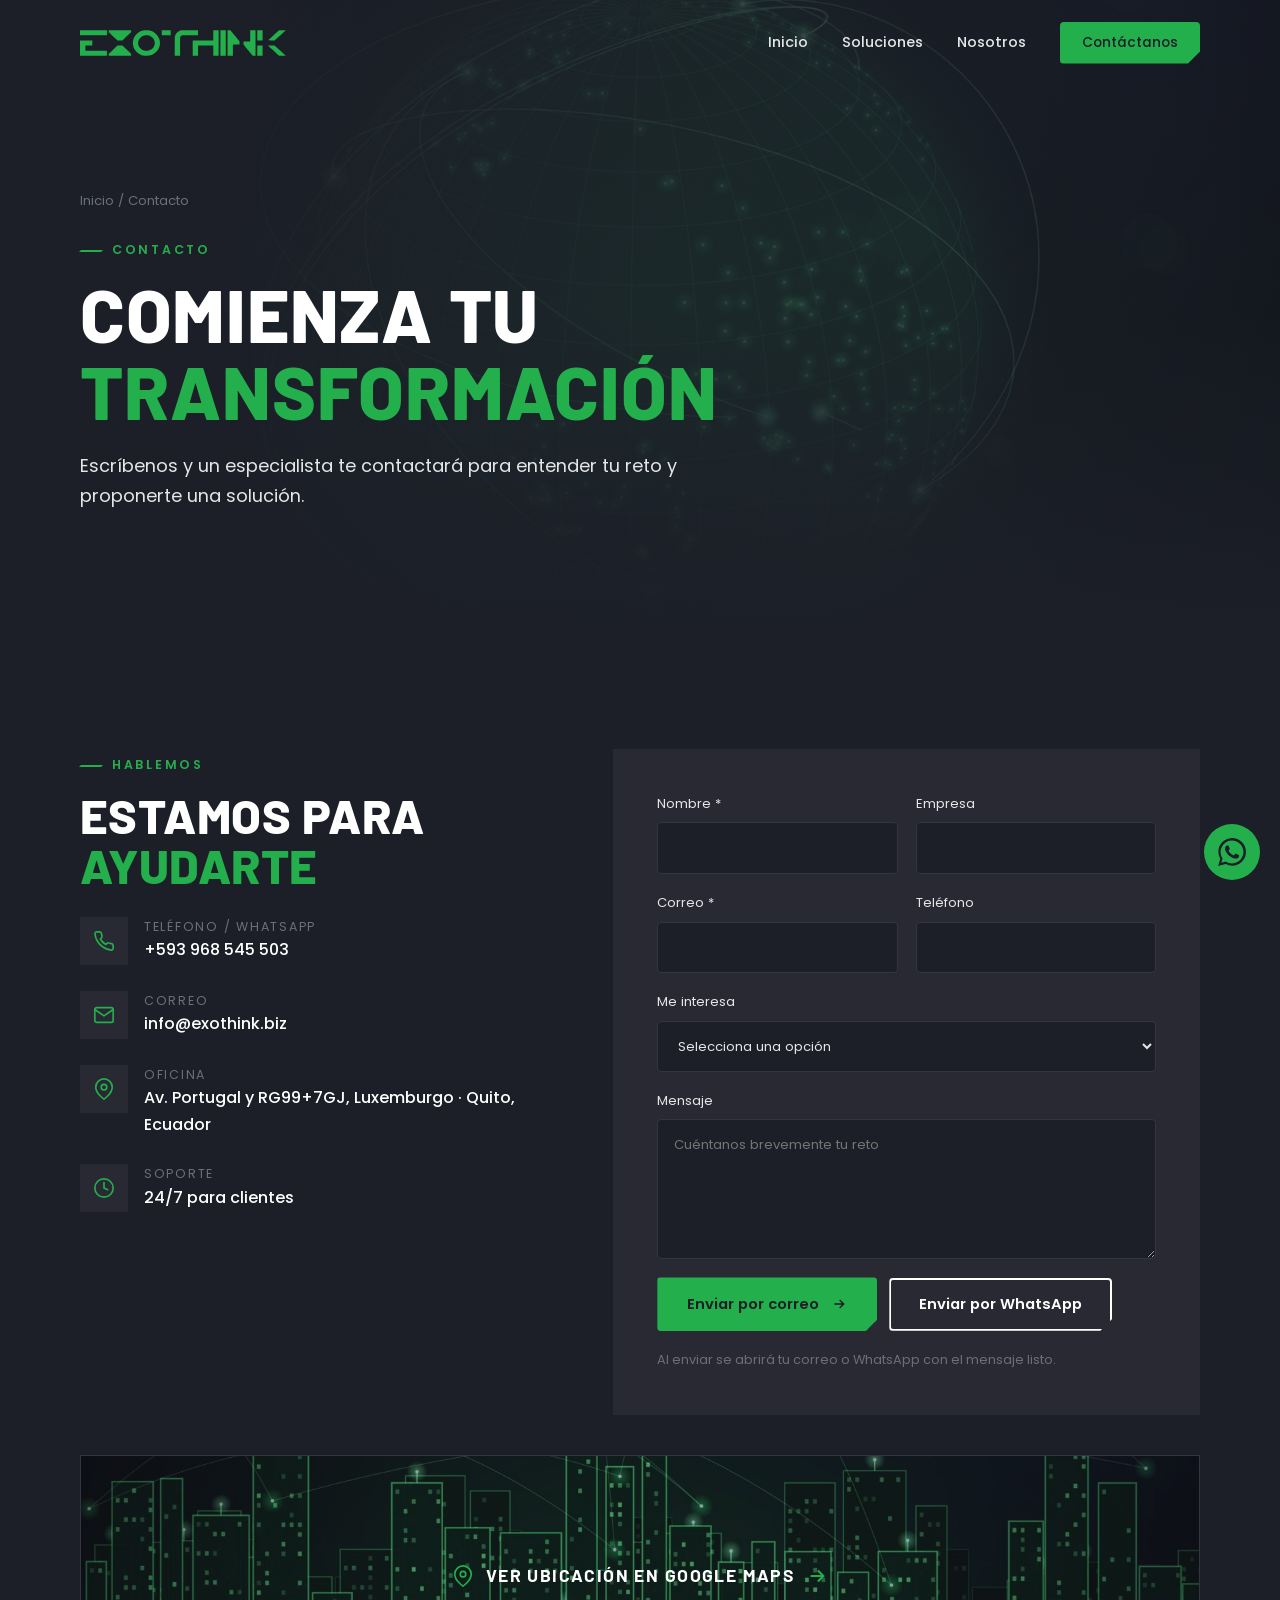
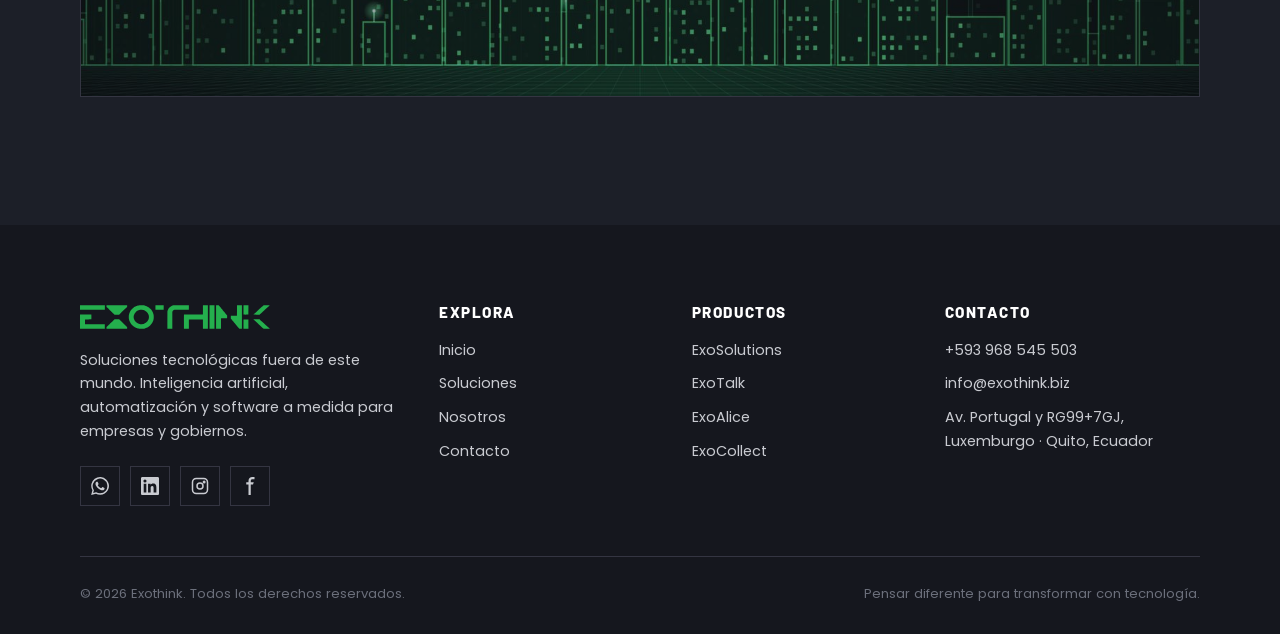
==== contacto.html @ fd63c9f3 "Sitio web Exothink: inicio, soluciones, nosotros y contacto Co-Authored-By: Claude Opus 5.5 <noreply" ====
<!doctype html>
<html lang="es">
<head>
<meta charset="utf-8">
<meta name="viewport" content="width=device-width,initial-scale=1">
<title>Contacto · Exothink</title>
<meta name="description" content="Contacta a Exothink en Quito: +593 968 545 503 · info@exothink.biz">
<meta name="theme-color" content="#1C1F28">
<meta name="color-scheme" content="dark">
<meta property="og:title" content="Contacto · Exothink">
<meta property="og:description" content="Contacta a Exothink en Quito: +593 968 545 503 · info@exothink.biz">
<meta property="og:image" content="assets/img/hero.jpg">
<link rel="icon" href="assets/img/isotipo.svg" type="image/svg+xml">
<link rel="preconnect" href="https://fonts.googleapis.com">
<link rel="preconnect" href="https://fonts.gstatic.com" crossorigin>
<link href="https://fonts.googleapis.com/css2?family=Barlow:wght@600;700;800&family=Poppins:ital,wght@0,300;0,400;0,500;0,600;1,500&display=swap" rel="stylesheet">
<link rel="stylesheet" href="assets/css/style.css">
</head>
<body>
<header class="hdr">
  <div class="wrap">
    <a class="brand" href="index.html" aria-label="Exothink inicio"><img src="assets/img/logo.svg" alt="Exothink" width="206" height="26"></a>
    <nav class="nav" aria-label="Principal"><a href="index.html">Inicio</a><a href="soluciones.html">Soluciones</a><a href="nosotros.html">Nosotros</a><a class="btn" href="contacto.html">Contáctanos</a></nav>
    <button class="burger" aria-label="Abrir menú" aria-expanded="false"><span></span><span></span><span></span></button>
  </div>
</header>
<main>

<section class="phero">
  <div class="bg" style="background-image:url(assets/img/globe.jpg)"></div>
  <div class="wrap">
    <div class="crumbs rv"><a href="index.html">Inicio</a> / Contacto</div>
    <span class="eyebrow rv">Contacto</span>
    <h1 class="rv d1">Comienza tu <span class="g">transformación</span></h1>
    <p class="lead rv d2">Escríbenos y un especialista te contactará para entender tu reto y proponerte una solución.</p>
  </div>
</section>

<section class="sec">
  <div class="wrap contact">
    <div class="info rv">
      <div><span class="eyebrow">Hablemos</span><h2>Estamos para <span class="g">ayudarte</span></h2></div>
      <div class="row"><div class="ic"><svg viewBox="0 0 24 24" fill="none" stroke="currentColor" stroke-width="1.8" stroke-linecap="round" stroke-linejoin="round"><path d="M22 16.9v3a2 2 0 0 1-2.2 2 19.8 19.8 0 0 1-8.6-3.1 19.5 19.5 0 0 1-6-6A19.8 19.8 0 0 1 2.1 4.2 2 2 0 0 1 4.1 2h3a2 2 0 0 1 2 1.7c.1.9.4 1.8.7 2.7a2 2 0 0 1-.5 2.1L8 9.8a16 16 0 0 0 6 6l1.3-1.3a2 2 0 0 1 2.1-.4c.9.3 1.8.6 2.7.7a2 2 0 0 1 1.7 2z"/></svg></div><div><small>Teléfono / WhatsApp</small><a href="tel:+593968545503">+593 968 545 503</a></div></div>
      <div class="row"><div class="ic"><svg viewBox="0 0 24 24" fill="none" stroke="currentColor" stroke-width="1.8" stroke-linecap="round" stroke-linejoin="round"><rect x="2" y="4" width="20" height="16" rx="2"/><path d="M22 6l-10 7L2 6"/></svg></div><div><small>Correo</small><a href="mailto:info@exothink.biz">info@exothink.biz</a></div></div>
      <div class="row"><div class="ic"><svg viewBox="0 0 24 24" fill="none" stroke="currentColor" stroke-width="1.8" stroke-linecap="round" stroke-linejoin="round"><path d="M21 10c0 7-9 13-9 13S3 17 3 10a9 9 0 0 1 18 0z"/><circle cx="12" cy="10" r="3"/></svg></div><div><small>Oficina</small><span>Av. Portugal y RG99+7GJ, Luxemburgo · Quito, Ecuador</span></div></div>
      <div class="row"><div class="ic"><svg viewBox="0 0 24 24" fill="none" stroke="currentColor" stroke-width="1.8" stroke-linecap="round" stroke-linejoin="round"><circle cx="12" cy="12" r="10"/><path d="M12 6v6l4 2"/></svg></div><div><small>Soporte</small><span>24/7 para clientes</span></div></div>
    </div>
    <form class="form rv d1" id="form-contacto" novalidate>
      <label>Nombre *<input name="nombre" required autocomplete="name"></label>
      <label>Empresa<input name="empresa" autocomplete="organization"></label>
      <label>Correo *<input name="email" type="email" required autocomplete="email"></label>
      <label>Teléfono<input name="telefono" type="tel" autocomplete="tel"></label>
      <label class="full">Me interesa
        <select name="interes"><option value="">Selecciona una opción</option><option>ExoTalk · IA conversacional</option><option>ExoAlice · Videovigilancia inteligente</option><option>ExoCollect · Cobranza inteligente</option><option>Automatización de procesos</option><option>Datos y analítica</option><option>Software a medida</option><option>Otro</option></select>
      </label>
      <label class="full">Mensaje<textarea name="mensaje" placeholder="Cuéntanos brevemente tu reto"></textarea></label>
      <div class="full acts"><button class="btn" type="submit">Enviar por correo <svg viewBox="0 0 24 24" fill="none" stroke="currentColor" stroke-width="2.2"><path d="M5 12h14M13 6l6 6-6 6"/></svg></button><button class="btn ghost" type="button" data-wa>Enviar por WhatsApp</button></div>
      <p class="full note">Al enviar se abrirá tu correo o WhatsApp con el mensaje listo.</p>
      <p class="full ok">¡Gracias! Te responderemos lo antes posible.</p>
    </form>
  </div>
  <div class="wrap"><a class="maplink rv" href="https://www.google.com/maps/search/?api=1&query=Av.+Portugal+y+RG99%2B7GJ+Quito" target="_blank" rel="noopener"><img src="assets/img/city-line.jpg" alt="" loading="lazy"><span><svg viewBox="0 0 24 24" fill="none" stroke="currentColor" stroke-width="1.8" stroke-linecap="round" stroke-linejoin="round"><path d="M21 10c0 7-9 13-9 13S3 17 3 10a9 9 0 0 1 18 0z"/><circle cx="12" cy="10" r="3"/></svg> Ver ubicación en Google Maps <svg viewBox="0 0 24 24" fill="none" stroke="currentColor" stroke-width="2.2"><path d="M5 12h14M13 6l6 6-6 6"/></svg></span></a></div>
</section>

</main>
<footer class="ftr">
  <div class="wrap">
    <div class="top">
      <div>
        <a class="brand" href="index.html"><img src="assets/img/logo.svg" alt="Exothink" width="190" height="24"></a>
        <p>Soluciones tecnológicas fuera de este mundo. Inteligencia artificial, automatización y software a medida para empresas y gobiernos.</p>
        <div class="social">
          <a href="https://wa.me/593968545503" target="_blank" rel="noopener" aria-label="WhatsApp"><svg viewBox="0 0 24 24" fill="currentColor"><path d="M17.5 14.4c-.3-.1-1.8-.9-2-1-.3-.1-.5-.1-.7.1-.2.3-.8 1-.9 1.2-.2.2-.3.2-.6.1-.3-.1-1.3-.5-2.4-1.5-.9-.8-1.5-1.8-1.7-2.1-.2-.3 0-.5.1-.6l.4-.5c.2-.2.2-.3.3-.5.1-.2 0-.4 0-.5l-.9-2.2c-.2-.6-.5-.5-.7-.5h-.6c-.2 0-.5.1-.8.4-.3.3-1 1-1 2.5s1.1 2.9 1.2 3.1c.1.2 2.1 3.2 5.1 4.5.7.3 1.3.5 1.7.6.7.2 1.4.2 1.9.1.6-.1 1.8-.7 2-1.4.2-.7.2-1.3.2-1.4-.1-.1-.3-.2-.6-.3zM12 21.8c-1.8 0-3.5-.5-5-1.4l-.4-.2-3.7 1 1-3.6-.2-.4A9.8 9.8 0 1 1 12 21.8zM20.5 3.5A11.8 11.8 0 0 0 1.9 17.7L.2 24l6.4-1.7A11.8 11.8 0 0 0 24 12c0-3.2-1.2-6.1-3.5-8.5z"/></svg></a>
          <a href="#" aria-label="LinkedIn"><svg viewBox="0 0 24 24" fill="currentColor"><path d="M20.4 20.5h-3.6v-5.6c0-1.3 0-3-1.8-3s-2.1 1.4-2.1 2.9v5.7H9.4V9h3.4v1.6c.5-.9 1.6-1.8 3.4-1.8 3.6 0 4.3 2.4 4.3 5.5v6.2zM5.3 7.4a2.1 2.1 0 1 1 0-4.2 2.1 2.1 0 0 1 0 4.2zM7.1 20.5H3.6V9h3.5v11.5zM22.2 0H1.8C.8 0 0 .8 0 1.7v20.6c0 .9.8 1.7 1.8 1.7h20.4c1 0 1.8-.8 1.8-1.7V1.7C24 .8 23.2 0 22.2 0z"/></svg></a>
          <a href="#" aria-label="Instagram"><svg viewBox="0 0 24 24" fill="none" stroke="currentColor" stroke-width="2"><rect x="2" y="2" width="20" height="20" rx="5"/><circle cx="12" cy="12" r="4"/><circle cx="17.5" cy="6.5" r="1" fill="currentColor"/></svg></a>
          <a href="#" aria-label="Facebook"><svg viewBox="0 0 24 24" fill="currentColor"><path d="M15 3h3V0h-3c-2.8 0-5 2.2-5 5v2H7v3h3v14h3V10h3l1-3h-4V5c0-1.1.9-2 2-2z"/></svg></a>
        </div>
      </div>
      <div><h4>Explora</h4><ul><li><a href="index.html">Inicio</a></li><li><a href="soluciones.html">Soluciones</a></li><li><a href="nosotros.html">Nosotros</a></li><li><a href="contacto.html">Contacto</a></li></ul></div>
      <div><h4>Productos</h4><ul><li><a href="soluciones.html#exosolutions">ExoSolutions</a></li><li><a href="soluciones.html#exotalk">ExoTalk</a></li><li><a href="soluciones.html#exoalice">ExoAlice</a></li><li><a href="soluciones.html#exocollect">ExoCollect</a></li></ul></div>
      <div><h4>Contacto</h4><ul><li><a href="tel:+593968545503">+593 968 545 503</a></li><li><a href="mailto:info@exothink.biz">info@exothink.biz</a></li><li>Av. Portugal y RG99+7GJ, Luxemburgo · Quito, Ecuador</li></ul></div>
    </div>
    <div class="bot"><span>© <span data-year>2026</span> Exothink. Todos los derechos reservados.</span><span>Pensar diferente para transformar con tecnología.</span></div>
  </div>
</footer>
<a class="wa" href="https://wa.me/593968545503" target="_blank" rel="noopener" aria-label="Escríbenos por WhatsApp"><svg viewBox="0 0 24 24" fill="currentColor"><path d="M17.5 14.4c-.3-.1-1.8-.9-2-1-.3-.1-.5-.1-.7.1-.2.3-.8 1-.9 1.2-.2.2-.3.2-.6.1-.3-.1-1.3-.5-2.4-1.5-.9-.8-1.5-1.8-1.7-2.1-.2-.3 0-.5.1-.6l.4-.5c.2-.2.2-.3.3-.5.1-.2 0-.4 0-.5l-.9-2.2c-.2-.6-.5-.5-.7-.5h-.6c-.2 0-.5.1-.8.4-.3.3-1 1-1 2.5s1.1 2.9 1.2 3.1c.1.2 2.1 3.2 5.1 4.5.7.3 1.3.5 1.7.6.7.2 1.4.2 1.9.1.6-.1 1.8-.7 2-1.4.2-.7.2-1.3.2-1.4-.1-.1-.3-.2-.6-.3zM12 21.8c-1.8 0-3.5-.5-5-1.4l-.4-.2-3.7 1 1-3.6-.2-.4A9.8 9.8 0 1 1 12 21.8zM20.5 3.5A11.8 11.8 0 0 0 1.9 17.7L.2 24l6.4-1.7A11.8 11.8 0 0 0 24 12c0-3.2-1.2-6.1-3.5-8.5z"/></svg></a>
<script src="assets/js/main.js"></script>
</body>
</html>
---- assets/css/style.css ----
/* =========================================================
   EXOTHINK · Sitio web
   Tokens según Manual de Identidad Corporativa (2026)
   ========================================================= */
:root{
  color-scheme:dark;
  --verde:#24AF4D;      /* Verde Exo */
  --verde-claro:#3FD06A;
  --verde-prof:#0F3D24; /* Verde Profundo */
  --noche:#1C1F28;      /* Noche Exo */
  --espacio:#292933;    /* Espacio */
  --grafito:#6B6F7B;
  --plata:#E5E6E8;
  --nube:#F8F9FB;
  --linea:#343542;
  --texto:#C9CBD1;
  --f-titulo:'Barlow',Arial,sans-serif;
  --f-texto:'Poppins',Arial,sans-serif;
  --max:1200px;
  --gut:clamp(16px,4vw,40px);
  --radio:4px;
}
*{box-sizing:border-box;margin:0;padding:0}
html{scroll-behavior:smooth}
body{font-family:var(--f-texto);background:var(--noche);color:var(--texto);font-size:16px;line-height:1.65;-webkit-font-smoothing:antialiased;overflow-x:hidden}
img,video,svg{display:block;max-width:100%}
a{color:inherit;text-decoration:none}
button,input,textarea,select{font:inherit;color:inherit}
h1,h2,h3,h4{font-family:var(--f-titulo);color:#fff;line-height:1.05;font-weight:800;text-transform:uppercase;letter-spacing:.01em}
h1{font-size:clamp(2.4rem,6vw,4.6rem)}
h2{font-size:clamp(1.9rem,4vw,3rem)}
h3{font-size:1.35rem;letter-spacing:.02em}
p{max-width:62ch}
.g{color:var(--verde)}
.wrap{width:100%;max-width:var(--max);margin:0 auto;padding:0 var(--gut)}
.sec{padding:clamp(72px,10vw,128px) 0;position:relative}
.sec.alt{background:var(--espacio)}
.sec.light{background:var(--nube);color:#4a4d57}
.sec.light h2,.sec.light h3{color:var(--noche)}
.eyebrow{display:inline-flex;align-items:center;gap:10px;font:600 .78rem/1 var(--f-texto);letter-spacing:.22em;text-transform:uppercase;color:var(--verde);margin-bottom:18px}
.eyebrow::before{content:"";width:22px;height:2px;background:var(--verde);transform:skewX(-45deg)}
.lead{font-size:1.12rem;color:var(--plata)}
.sec.light .lead{color:#4a4d57}
.head{display:grid;gap:18px;margin-bottom:56px}
.head.center{text-align:center;justify-items:center}
.head.split{grid-template-columns:1fr 1fr;align-items:end;gap:40px}

/* ---------- Botones ---------- */
.btn{display:inline-flex;align-items:center;gap:12px;font:600 .92rem/1 var(--f-texto);padding:17px 28px;border-radius:var(--radio);border:2px solid var(--verde);background:var(--verde);color:var(--noche);cursor:pointer;transition:background .25s,color .25s,transform .25s;clip-path:polygon(0 0,100% 0,100% calc(100% - 12px),calc(100% - 12px) 100%,0 100%)}
.btn:hover{background:var(--verde-claro);border-color:var(--verde-claro);transform:translateY(-2px)}
.btn.ghost{background:transparent;color:#fff;border-color:#fff}
.btn.ghost:hover{background:#fff;color:var(--noche)}
.btn svg{width:16px;height:16px;transition:transform .25s}
.btn:hover svg{transform:translateX(4px)}
.link{display:inline-flex;align-items:center;gap:8px;color:var(--verde);font-weight:600;font-size:.92rem}
.link:hover{gap:14px}
.link{transition:gap .25s}
.link svg{width:16px;height:16px}

/* ---------- Header ---------- */
.hdr{position:fixed;inset:0 0 auto;z-index:50;transition:background .3s,padding .3s,border-color .3s;padding:22px 0;border-bottom:1px solid transparent}
.hdr.solid{background:var(--noche);padding:14px 0;border-color:var(--linea)}
.hdr .wrap{display:flex;align-items:center;justify-content:space-between;gap:24px}
.brand img{height:26px;width:auto}
.nav{display:flex;align-items:center;gap:34px}
.nav a{font-size:.9rem;font-weight:500;color:var(--plata);position:relative;padding:6px 0}
.nav a::after{content:"";position:absolute;left:0;bottom:0;height:2px;width:0;background:var(--verde);transition:width .25s}
.nav a:hover::after,.nav a.on::after{width:100%}
.nav a.on{color:#fff}
.nav .btn{padding:12px 20px;font-size:.85rem;color:var(--noche)}
.nav .btn::after{display:none}
.burger{display:none;background:none;border:0;width:44px;height:44px;cursor:pointer;position:relative}
.burger span{position:absolute;left:10px;right:10px;height:2px;background:#fff;transition:transform .3s,opacity .3s}
.burger span:nth-child(1){top:15px}.burger span:nth-child(2){top:21px}.burger span:nth-child(3){top:27px}
.menu-open .burger span:nth-child(1){transform:translateY(6px) rotate(45deg)}
.menu-open .burger span:nth-child(2){opacity:0}
.menu-open .burger span:nth-child(3){transform:translateY(-6px) rotate(-45deg)}

/* ---------- Hero ---------- */
.hero{min-height:100svh;display:flex;align-items:center;position:relative;overflow:hidden;padding:140px 0 100px;background:var(--noche)}
.hero-bg{position:absolute;inset:0;background:url(../img/hero.jpg) center/cover no-repeat;opacity:.55;transform:scale(1.05);animation:drift 22s ease-in-out infinite alternate}
.hero::before{content:"";position:absolute;inset:0;z-index:1;background:linear-gradient(90deg,var(--noche) 0%,rgba(28,31,40,.85) 45%,rgba(28,31,40,.2) 100%),linear-gradient(0deg,var(--noche) 0%,transparent 35%)}
.hero .wrap{position:relative;z-index:2}
.hero h1{max-width:13ch;margin:6px 0 26px}
.hero .lead{max-width:52ch;margin-bottom:38px}
.hero .ctas{display:flex;flex-wrap:wrap;gap:14px}
.hero-logo{width:min(380px,70vw);margin-bottom:28px}
.hero-logo video,.hero-logo img{width:100%;height:auto}
.scroll-cue{position:absolute;left:50%;bottom:28px;z-index:2;transform:translateX(-50%);width:22px;height:36px;border:2px solid var(--grafito);border-radius:12px}
.scroll-cue::after{content:"";position:absolute;left:50%;top:7px;width:3px;height:7px;margin-left:-1.5px;background:var(--verde);border-radius:2px;animation:cue 1.8s infinite}
@keyframes cue{0%{opacity:0;transform:translateY(0)}40%{opacity:1}100%{opacity:0;transform:translateY(12px)}}
@keyframes drift{to{transform:scale(1.12) translateX(-2%)}}

/* Hero interno (páginas) */
.phero{position:relative;padding:190px 0 110px;overflow:hidden;background:var(--noche)}
.phero .bg{position:absolute;inset:0;background-size:cover;background-position:center;opacity:.45}
.phero::before{content:"";position:absolute;inset:0;z-index:1;background:linear-gradient(90deg,var(--noche) 10%,rgba(28,31,40,.6) 70%,rgba(28,31,40,.3)),linear-gradient(0deg,var(--noche),transparent 50%)}
.phero .wrap{position:relative;z-index:2}
.phero h1{max-width:16ch;margin-bottom:22px}
.crumbs{font-size:.82rem;color:var(--grafito);margin-bottom:22px}
.crumbs a:hover{color:var(--verde)}

/* Diagonal decor */
.diag{position:absolute;pointer-events:none;width:clamp(120px,18vw,260px);aspect-ratio:1;background:var(--verde);clip-path:polygon(100% 0,100% 100%,0 100%);opacity:.9}
.diag.tr{top:0;right:0;transform:rotate(180deg)}
.diag.br{bottom:0;right:0}
.cut-top{clip-path:polygon(0 60px,100% 0,100% 100%,0 100%);margin-top:-60px;padding-top:calc(clamp(72px,10vw,128px) + 40px)}

/* ---------- Stats strip ---------- */
.stats{display:grid;grid-template-columns:repeat(4,1fr);border-top:1px solid var(--linea);border-bottom:1px solid var(--linea)}
.stat{padding:34px 26px;border-right:1px solid var(--linea)}
.stat:last-child{border-right:0}
.stat b{display:block;font:800 2.6rem/1 var(--f-titulo);color:#fff;margin-bottom:8px}
.stat b em{font-style:normal;color:var(--verde)}
.stat span{font-size:.88rem;color:var(--grafito)}

/* ---------- Cards de servicios ---------- */
.grid3{display:grid;grid-template-columns:repeat(3,1fr);gap:24px}
.grid2{display:grid;grid-template-columns:repeat(2,1fr);gap:24px}
.card{position:relative;background:var(--espacio);border:1px solid var(--linea);padding:36px 30px 32px;transition:transform .3s,border-color .3s;overflow:hidden}
.sec.alt .card{background:var(--noche)}
.card::after{content:"";position:absolute;right:0;bottom:0;width:38px;height:38px;background:var(--verde);clip-path:polygon(100% 0,100% 100%,0 100%);transform:translate(100%,100%);transition:transform .3s}
.card:hover{transform:translateY(-6px);border-color:var(--verde)}
.card:hover::after{transform:none}
.card .ic{width:52px;height:52px;display:grid;place-items:center;border:2px solid var(--verde);color:var(--verde);margin-bottom:26px;clip-path:polygon(0 0,100% 0,100% calc(100% - 12px),calc(100% - 12px) 100%,0 100%)}
.card .ic svg{width:24px;height:24px}
.card h3{margin-bottom:12px}
.card p{font-size:.95rem}
.card .n{position:absolute;top:28px;right:28px;font:800 .9rem/1 var(--f-titulo);color:var(--grafito);letter-spacing:.1em}

/* ---------- Split (imagen + texto) ---------- */
.split{display:grid;grid-template-columns:1fr 1fr;gap:clamp(36px,6vw,84px);align-items:center}
.split.rev .media{order:2}
.media{position:relative}
.media img{width:100%;aspect-ratio:4/3;object-fit:cover;clip-path:polygon(0 0,100% 0,100% calc(100% - 64px),calc(100% - 64px) 100%,0 100%)}
.media.tall img{aspect-ratio:4/5}
.media .tag{position:absolute;left:-14px;bottom:36px;background:var(--verde);color:var(--noche);padding:18px 22px;font:800 1.9rem/1 var(--f-titulo)}
.media .tag small{display:block;font:500 .78rem/1.3 var(--f-texto);margin-top:6px;max-width:16ch}
.checks{list-style:none;display:grid;gap:14px;margin:28px 0 34px}
.checks li{display:grid;grid-template-columns:22px 1fr;gap:12px;align-items:start}
.checks li::before{content:"";width:14px;height:14px;margin-top:6px;background:var(--verde);clip-path:polygon(0 0,100% 0,0 100%)}
.checks b{color:#fff;font-weight:600}
.sec.light .checks b{color:var(--noche)}

/* ---------- Submarcas ---------- */
.products{display:grid;grid-template-columns:repeat(2,1fr);gap:24px}
.prod{position:relative;min-height:380px;display:flex;flex-direction:column;justify-content:flex-end;padding:34px;overflow:hidden;border:1px solid var(--linea);isolation:isolate}
.prod .pbg{position:absolute;inset:0;width:100%;height:100%;object-fit:cover;z-index:-2;transition:transform .8s}
.prod::before{content:"";position:absolute;inset:0;z-index:-1;background:linear-gradient(0deg,var(--noche) 15%,rgba(28,31,40,.55) 60%,rgba(28,31,40,.2))}
.prod:hover .pbg{transform:scale(1.06)}
.prod .wm{height:22px;width:auto;margin-bottom:14px;align-self:flex-start}
.prod .desc{font:600 .82rem/1 var(--f-texto);color:var(--verde);text-transform:uppercase;letter-spacing:.16em;margin-bottom:12px}
.prod p{color:var(--plata);font-size:.95rem;margin-bottom:18px}

/* ---------- Proceso ---------- */
.steps{display:grid;grid-template-columns:repeat(4,1fr);gap:0;counter-reset:s}
.step{padding:32px 28px 0 0;border-top:2px solid var(--linea);position:relative}
.step::before{counter-increment:s;content:"0" counter(s);display:block;font:800 3rem/1 var(--f-titulo);color:var(--verde);margin-bottom:18px}
.step::after{content:"";position:absolute;top:-2px;left:0;height:2px;width:0;background:var(--verde);transition:width 1.2s}
.step.in::after{width:100%}
.step h3{margin-bottom:10px;font-size:1.15rem}
.step p{font-size:.93rem}

/* ---------- Pilares (misión/visión) ---------- */
.pill{background:var(--noche);border-left:3px solid var(--verde);padding:36px 34px}
.pill h3{margin-bottom:14px}
.values{display:grid;grid-template-columns:repeat(4,1fr);gap:24px}
.val{border-top:2px solid var(--verde);padding-top:22px}
.val small{font:800 .9rem/1 var(--f-titulo);color:var(--verde);letter-spacing:.12em}
.val h3{margin:10px 0}
.val p{font-size:.93rem}

/* ---------- Industrias ---------- */
.chips{display:flex;flex-wrap:wrap;gap:12px;justify-content:center}
.chip{border:1px solid var(--linea);padding:12px 20px;font-size:.9rem;color:var(--plata);transition:border-color .25s,color .25s}
.chip:hover{border-color:var(--verde);color:#fff}

/* ---------- CTA band ---------- */
.cta{position:relative;overflow:hidden;background:var(--verde-prof);padding:clamp(64px,8vw,100px) 0}
.cta .bg{position:absolute;inset:0;background:url(../img/circuit.jpg) 85% center/cover;opacity:.3;mix-blend-mode:screen}
.cta .wrap{position:relative;display:flex;align-items:center;justify-content:space-between;gap:36px;flex-wrap:wrap}
.cta h2{max-width:18ch}

/* ---------- Contacto ---------- */
.contact{display:grid;grid-template-columns:1fr 1.25fr;gap:clamp(32px,5vw,72px)}
.info{display:grid;gap:26px;align-content:start}
.info .row{display:grid;grid-template-columns:48px 1fr;gap:16px;align-items:start}
.info .ic{width:48px;height:48px;display:grid;place-items:center;background:var(--espacio);color:var(--verde)}
.info .ic svg{width:22px;height:22px}
.info small{display:block;font-size:.78rem;letter-spacing:.14em;text-transform:uppercase;color:var(--grafito)}
.info .row a,.info .row span{color:#fff;font-weight:500}
.info a:hover{color:var(--verde)}
.form{background:var(--espacio);padding:clamp(26px,4vw,44px);display:grid;grid-template-columns:1fr 1fr;gap:18px}
.form .full{grid-column:1/-1}
.form label{display:grid;gap:8px;font-size:.82rem;color:var(--plata)}
.form input,.form textarea,.form select{width:100%;background:var(--noche);border:1px solid var(--linea);padding:14px 16px;border-radius:var(--radio);outline:none;transition:border-color .25s}
.form input:focus,.form textarea:focus,.form select:focus{border-color:var(--verde)}
.form textarea{min-height:140px;resize:vertical}
.form .acts{display:flex;flex-wrap:wrap;gap:12px;align-items:center}
.form .note{font-size:.8rem;color:var(--grafito)}
.form .ok{display:none;color:var(--verde);font-size:.9rem}
.form.sent .ok{display:block}
.maplink{position:relative;display:block;margin-top:40px;border:1px solid var(--linea);overflow:hidden}
.maplink img{width:100%;height:240px;object-fit:cover;opacity:.6;transition:opacity .3s,transform .6s}
.maplink span{position:absolute;inset:0;display:flex;align-items:center;justify-content:center;gap:12px;color:#fff;font:700 1.1rem/1 var(--f-titulo);text-transform:uppercase;letter-spacing:.08em}
.maplink span svg{width:22px;height:22px;color:var(--verde)}
.maplink:hover img{opacity:.85;transform:scale(1.03)}

/* ---------- FAQ ---------- */
.faq{display:grid;gap:12px;max-width:860px;margin:0 auto}
.faq details{border:1px solid var(--linea);background:var(--espacio)}
.faq summary{cursor:pointer;list-style:none;padding:22px 26px;font-weight:600;color:#fff;display:flex;justify-content:space-between;gap:16px}
.faq summary::-webkit-details-marker{display:none}
.faq summary::after{content:"+";color:var(--verde);font:700 1.4rem/1 var(--f-titulo);transition:transform .25s}
.faq details[open] summary::after{transform:rotate(45deg)}
.faq details p{padding:0 26px 24px;font-size:.95rem}

/* ---------- Footer ---------- */
.ftr{background:#15171E;padding:80px 0 30px;font-size:.9rem;position:relative;overflow:hidden}
.ftr .top{display:grid;grid-template-columns:1.5fr 1fr 1fr 1.2fr;gap:40px;padding-bottom:50px;border-bottom:1px solid var(--linea)}
.ftr .brand img{height:24px;margin-bottom:20px}
.ftr h4{font-size:.95rem;margin-bottom:18px;letter-spacing:.1em}
.ftr ul{list-style:none;display:grid;gap:10px}
.ftr a:hover{color:var(--verde)}
.ftr .bot{display:flex;justify-content:space-between;gap:20px;flex-wrap:wrap;padding-top:26px;color:var(--grafito);font-size:.82rem}
.social{display:flex;gap:10px;margin-top:22px}
.social a{width:40px;height:40px;display:grid;place-items:center;border:1px solid var(--linea);transition:border-color .25s,color .25s}
.social a:hover{border-color:var(--verde);color:var(--verde)}
.social svg{width:18px;height:18px}
.wa{position:fixed;right:20px;bottom:20px;z-index:40;width:56px;height:56px;border-radius:50%;background:var(--verde);display:grid;place-items:center;color:var(--noche);transition:transform .25s}
.wa:hover{transform:scale(1.08)}
.wa svg{width:28px;height:28px}

/* ---------- Animaciones de entrada ---------- */
.rv{opacity:0;transform:translateY(28px);transition:opacity .8s ease,transform .8s ease}
.rv.in{opacity:1;transform:none}
.hero .rv,.phero .rv{opacity:1;transform:none;animation:rise .9s ease both}
.hero .rv.d1,.phero .rv.d1{animation-delay:.12s}.hero .rv.d2,.phero .rv.d2{animation-delay:.24s}.hero .rv.d3{animation-delay:.36s}
@keyframes rise{from{opacity:0;transform:translateY(24px)}}
.rv.d1{transition-delay:.1s}.rv.d2{transition-delay:.2s}.rv.d3{transition-delay:.3s}
@media (prefers-reduced-motion:reduce){
  *{animation:none!important;transition:none!important}
  .rv{opacity:1;transform:none}
}

/* ---------- Responsive ---------- */
@media (max-width:1024px){
  .grid3,.values{grid-template-columns:repeat(2,1fr)}
  .steps{grid-template-columns:repeat(2,1fr);row-gap:40px}
  .ftr .top{grid-template-columns:1fr 1fr}
}
@media (max-width:860px){
  .burger{display:block;z-index:60}
  .nav{position:fixed;inset:0;background:var(--noche);flex-direction:column;justify-content:center;gap:26px;transform:translateX(100%);transition:transform .35s}
  .nav a{font-size:1.3rem}
  .menu-open .nav{transform:none}
  .menu-open{overflow:hidden}
  .split,.contact,.head.split,.products,.grid2{grid-template-columns:1fr}
  .split.rev .media{order:0}
  .stats{grid-template-columns:repeat(2,1fr)}
  .stat:nth-child(2){border-right:0}
  .stat:nth-child(-n+2){border-bottom:1px solid var(--linea)}
  .media .tag{left:0}
}
@media (max-width:560px){
  .grid3,.values,.steps{grid-template-columns:1fr}
  .form{grid-template-columns:1fr}
  .ftr .top{grid-template-columns:1fr}
  .stat{padding:24px 16px}
  .stat b{font-size:2rem}
  .hero .btn{width:100%;justify-content:center}
}
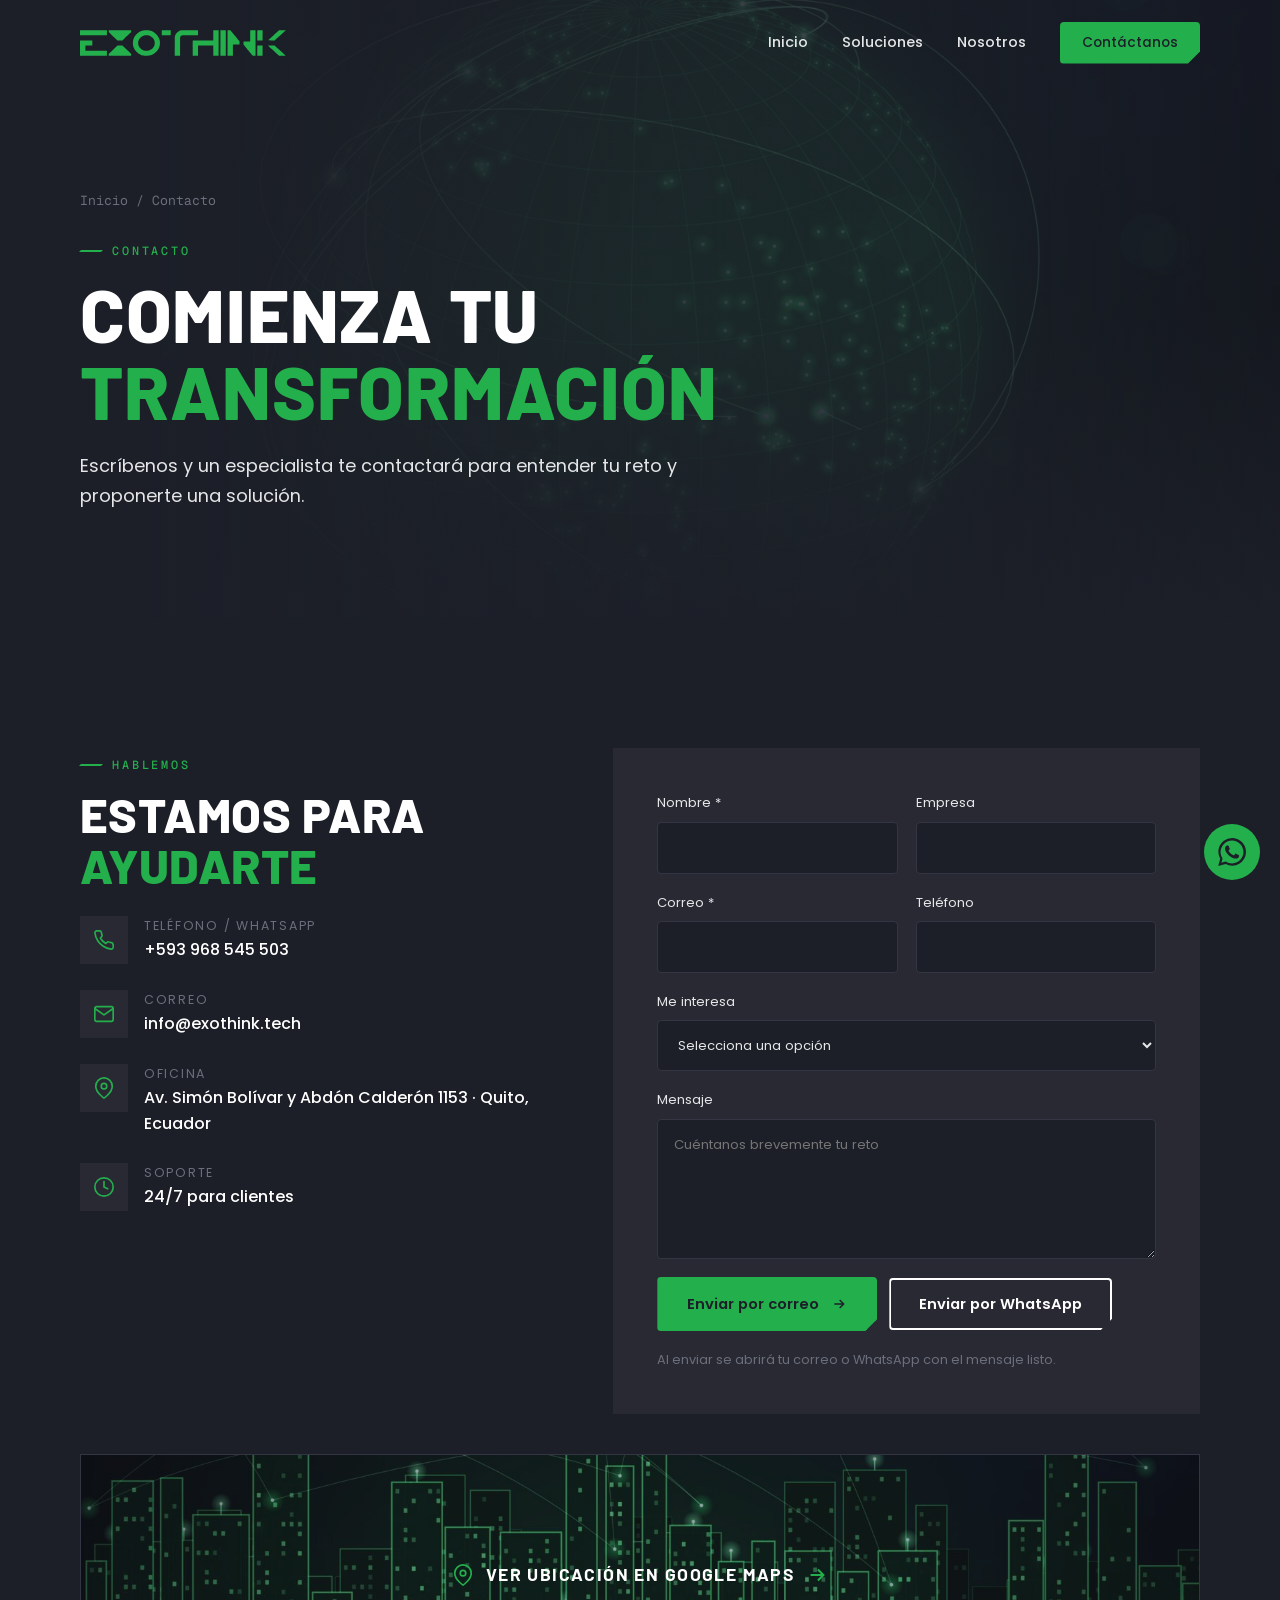
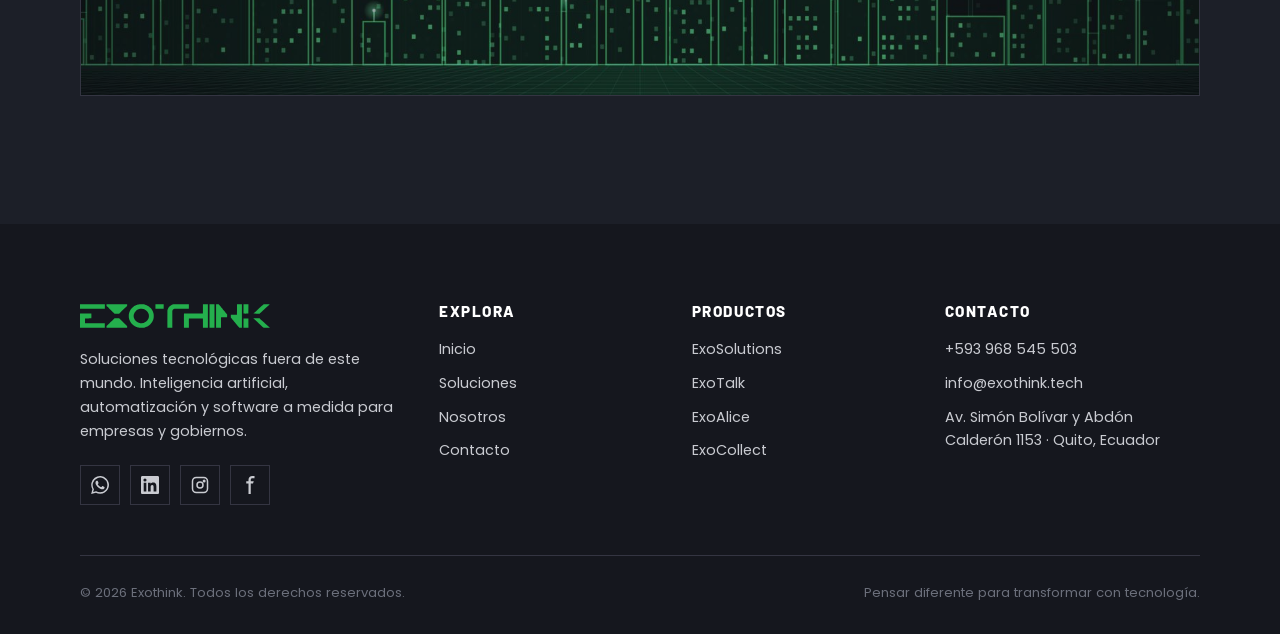
==== commit e570338a: "Animaciones al hacer scroll y landing de ExoCollect - Logo EXOTHINK gigante con imagen dentro, texto" ====
--- a/contacto.html
+++ b/contacto.html
@@ -4,16 +4,16 @@
 <meta charset="utf-8">
 <meta name="viewport" content="width=device-width,initial-scale=1">
 <title>Contacto · Exothink</title>
-<meta name="description" content="Contacta a Exothink en Quito: +593 968 545 503 · info@exothink.biz">
+<meta name="description" content="Contacta a Exothink en Quito: +593 968 545 503 · info@exothink.tech">
 <meta name="theme-color" content="#1C1F28">
 <meta name="color-scheme" content="dark">
 <meta property="og:title" content="Contacto · Exothink">
-<meta property="og:description" content="Contacta a Exothink en Quito: +593 968 545 503 · info@exothink.biz">
+<meta property="og:description" content="Contacta a Exothink en Quito: +593 968 545 503 · info@exothink.tech">
 <meta property="og:image" content="assets/img/hero.jpg">
 <link rel="icon" href="assets/img/isotipo.svg" type="image/svg+xml">
 <link rel="preconnect" href="https://fonts.googleapis.com">
 <link rel="preconnect" href="https://fonts.gstatic.com" crossorigin>
-<link href="https://fonts.googleapis.com/css2?family=Barlow:wght@600;700;800&family=Poppins:ital,wght@0,300;0,400;0,500;0,600;1,500&display=swap" rel="stylesheet">
+<link href="https://fonts.googleapis.com/css2?family=Barlow:wght@600;700;800&family=Geist+Mono:wght@400;500&family=Poppins:ital,wght@0,300;0,400;0,500;0,600;1,500&display=swap" rel="stylesheet">
 <link rel="stylesheet" href="assets/css/style.css">
 </head>
 <body>
@@ -41,8 +41,8 @@
     <div class="info rv">
       <div><span class="eyebrow">Hablemos</span><h2>Estamos para <span class="g">ayudarte</span></h2></div>
       <div class="row"><div class="ic"><svg viewBox="0 0 24 24" fill="none" stroke="currentColor" stroke-width="1.8" stroke-linecap="round" stroke-linejoin="round"><path d="M22 16.9v3a2 2 0 0 1-2.2 2 19.8 19.8 0 0 1-8.6-3.1 19.5 19.5 0 0 1-6-6A19.8 19.8 0 0 1 2.1 4.2 2 2 0 0 1 4.1 2h3a2 2 0 0 1 2 1.7c.1.9.4 1.8.7 2.7a2 2 0 0 1-.5 2.1L8 9.8a16 16 0 0 0 6 6l1.3-1.3a2 2 0 0 1 2.1-.4c.9.3 1.8.6 2.7.7a2 2 0 0 1 1.7 2z"/></svg></div><div><small>Teléfono / WhatsApp</small><a href="tel:+593968545503">+593 968 545 503</a></div></div>
-      <div class="row"><div class="ic"><svg viewBox="0 0 24 24" fill="none" stroke="currentColor" stroke-width="1.8" stroke-linecap="round" stroke-linejoin="round"><rect x="2" y="4" width="20" height="16" rx="2"/><path d="M22 6l-10 7L2 6"/></svg></div><div><small>Correo</small><a href="mailto:info@exothink.biz">info@exothink.biz</a></div></div>
-      <div class="row"><div class="ic"><svg viewBox="0 0 24 24" fill="none" stroke="currentColor" stroke-width="1.8" stroke-linecap="round" stroke-linejoin="round"><path d="M21 10c0 7-9 13-9 13S3 17 3 10a9 9 0 0 1 18 0z"/><circle cx="12" cy="10" r="3"/></svg></div><div><small>Oficina</small><span>Av. Portugal y RG99+7GJ, Luxemburgo · Quito, Ecuador</span></div></div>
+      <div class="row"><div class="ic"><svg viewBox="0 0 24 24" fill="none" stroke="currentColor" stroke-width="1.8" stroke-linecap="round" stroke-linejoin="round"><rect x="2" y="4" width="20" height="16" rx="2"/><path d="M22 6l-10 7L2 6"/></svg></div><div><small>Correo</small><a href="mailto:info@exothink.tech">info@exothink.tech</a></div></div>
+      <div class="row"><div class="ic"><svg viewBox="0 0 24 24" fill="none" stroke="currentColor" stroke-width="1.8" stroke-linecap="round" stroke-linejoin="round"><path d="M21 10c0 7-9 13-9 13S3 17 3 10a9 9 0 0 1 18 0z"/><circle cx="12" cy="10" r="3"/></svg></div><div><small>Oficina</small><span>Av. Simón Bolívar y Abdón Calderón 1153 · Quito, Ecuador</span></div></div>
       <div class="row"><div class="ic"><svg viewBox="0 0 24 24" fill="none" stroke="currentColor" stroke-width="1.8" stroke-linecap="round" stroke-linejoin="round"><circle cx="12" cy="12" r="10"/><path d="M12 6v6l4 2"/></svg></div><div><small>Soporte</small><span>24/7 para clientes</span></div></div>
     </div>
     <form class="form rv d1" id="form-contacto" novalidate>
@@ -59,7 +59,7 @@
       <p class="full ok">¡Gracias! Te responderemos lo antes posible.</p>
     </form>
   </div>
-  <div class="wrap"><a class="maplink rv" href="https://www.google.com/maps/search/?api=1&query=Av.+Portugal+y+RG99%2B7GJ+Quito" target="_blank" rel="noopener"><img src="assets/img/city-line.jpg" alt="" loading="lazy"><span><svg viewBox="0 0 24 24" fill="none" stroke="currentColor" stroke-width="1.8" stroke-linecap="round" stroke-linejoin="round"><path d="M21 10c0 7-9 13-9 13S3 17 3 10a9 9 0 0 1 18 0z"/><circle cx="12" cy="10" r="3"/></svg> Ver ubicación en Google Maps <svg viewBox="0 0 24 24" fill="none" stroke="currentColor" stroke-width="2.2"><path d="M5 12h14M13 6l6 6-6 6"/></svg></span></a></div>
+  <div class="wrap"><a class="maplink rv" href="https://www.google.com/maps/search/?api=1&query=Av.+Sim%C3%B3n+Bol%C3%ADvar+y+Abd%C3%B3n+Calder%C3%B3n+1153+Quito" target="_blank" rel="noopener"><img src="assets/img/city-line.jpg" alt="" loading="lazy"><span><svg viewBox="0 0 24 24" fill="none" stroke="currentColor" stroke-width="1.8" stroke-linecap="round" stroke-linejoin="round"><path d="M21 10c0 7-9 13-9 13S3 17 3 10a9 9 0 0 1 18 0z"/><circle cx="12" cy="10" r="3"/></svg> Ver ubicación en Google Maps <svg viewBox="0 0 24 24" fill="none" stroke="currentColor" stroke-width="2.2"><path d="M5 12h14M13 6l6 6-6 6"/></svg></span></a></div>
 </section>
 
 </main>
@@ -77,8 +77,8 @@
         </div>
       </div>
       <div><h4>Explora</h4><ul><li><a href="index.html">Inicio</a></li><li><a href="soluciones.html">Soluciones</a></li><li><a href="nosotros.html">Nosotros</a></li><li><a href="contacto.html">Contacto</a></li></ul></div>
-      <div><h4>Productos</h4><ul><li><a href="soluciones.html#exosolutions">ExoSolutions</a></li><li><a href="soluciones.html#exotalk">ExoTalk</a></li><li><a href="soluciones.html#exoalice">ExoAlice</a></li><li><a href="soluciones.html#exocollect">ExoCollect</a></li></ul></div>
-      <div><h4>Contacto</h4><ul><li><a href="tel:+593968545503">+593 968 545 503</a></li><li><a href="mailto:info@exothink.biz">info@exothink.biz</a></li><li>Av. Portugal y RG99+7GJ, Luxemburgo · Quito, Ecuador</li></ul></div>
+      <div><h4>Productos</h4><ul><li><a href="soluciones.html#exosolutions">ExoSolutions</a></li><li><a href="soluciones.html#exotalk">ExoTalk</a></li><li><a href="soluciones.html#exoalice">ExoAlice</a></li><li><a href="exocollect.html">ExoCollect</a></li></ul></div>
+      <div><h4>Contacto</h4><ul><li><a href="tel:+593968545503">+593 968 545 503</a></li><li><a href="mailto:info@exothink.tech">info@exothink.tech</a></li><li>Av. Simón Bolívar y Abdón Calderón 1153 · Quito, Ecuador</li></ul></div>
     </div>
     <div class="bot"><span>© <span data-year>2026</span> Exothink. Todos los derechos reservados.</span><span>Pensar diferente para transformar con tecnología.</span></div>
   </div>
--- a/assets/css/style.css
+++ b/assets/css/style.css
@@ -16,6 +16,7 @@
   --texto:#C9CBD1;
   --f-titulo:'Barlow',Arial,sans-serif;
   --f-texto:'Poppins',Arial,sans-serif;
+  --f-mono:'Geist Mono',ui-monospace,'SFMono-Regular',Menlo,monospace;
   --max:1200px;
   --gut:clamp(16px,4vw,40px);
   --radio:4px;
@@ -37,7 +38,7 @@
 .sec.alt{background:var(--espacio)}
 .sec.light{background:var(--nube);color:#4a4d57}
 .sec.light h2,.sec.light h3{color:var(--noche)}
-.eyebrow{display:inline-flex;align-items:center;gap:10px;font:600 .78rem/1 var(--f-texto);letter-spacing:.22em;text-transform:uppercase;color:var(--verde);margin-bottom:18px}
+.eyebrow{display:inline-flex;align-items:center;gap:10px;font:500 .74rem/1 var(--f-mono);letter-spacing:.24em;text-transform:uppercase;color:var(--verde);margin-bottom:18px}
 .eyebrow::before{content:"";width:22px;height:2px;background:var(--verde);transform:skewX(-45deg)}
 .lead{font-size:1.12rem;color:var(--plata)}
 .sec.light .lead{color:#4a4d57}
@@ -270,3 +271,83 @@
   .stat b{font-size:2rem}
   .hero .btn{width:100%;justify-content:center}
 }
+
+/* =========================================================
+   Animaciones al hacer scroll (v2)
+   ========================================================= */
+/* Etiquetas técnicas en mono */
+.card .n,.stat span,.crumbs,.prod .desc,.val small,.mq-card small,.tl-item small{font-family:var(--f-mono)}
+.stat span{font-size:.76rem;letter-spacing:.08em;text-transform:uppercase;line-height:1.5}
+.prod .pn{display:block;color:var(--plata);opacity:.7;margin-bottom:8px;letter-spacing:.2em}
+
+/* Manifiesto: texto que se revela palabra por palabra */
+.manifesto,.claim{position:relative;overflow:hidden;padding:clamp(90px,14vw,180px) 0;background:var(--noche)}
+.claim{background:var(--espacio)}
+.reveal-text{font:600 clamp(1.7rem,3.6vw,3rem)/1.22 var(--f-titulo);color:#fff;max-width:26ch;margin-top:8px;letter-spacing:-.005em}
+.reveal-text.big{font-size:clamp(2rem,5vw,4.2rem);max-width:20ch;text-transform:uppercase;font-weight:800;line-height:1.05}
+.reveal-text .w{opacity:.14;transition:opacity .35s ease,color .35s}
+.reveal-text .w.on{opacity:1}
+.reveal-text b .w.on,.reveal-text b{color:var(--verde)}
+.lead[data-reveal] .w{opacity:.25;transition:opacity .35s}
+.lead[data-reveal] .w.on{opacity:1}
+.wm{position:absolute;right:-4vw;bottom:-4vw;font:800 clamp(8rem,26vw,24rem)/.8 var(--f-titulo);color:transparent;-webkit-text-stroke:1.5px var(--linea);letter-spacing:-.02em;pointer-events:none;white-space:nowrap;transform:translateX(calc(var(--p,0) * -18%));will-change:transform}
+
+/* Logotipo gigante con imagen dentro */
+.bigmark{height:220vh;position:relative;background:var(--noche)}
+.bigmark-stick{position:sticky;top:0;height:100vh;height:100svh;display:flex;flex-direction:column;align-items:center;justify-content:center;gap:44px;overflow:hidden}
+.bigmark-logo{width:min(92vw,1500px);aspect-ratio:1204/152;background:url(../img/city.jpg) center/cover no-repeat;
+  background-position:50% calc(20% + var(--p,0) * 60%);
+  -webkit-mask:url(../img/logo.svg) center/contain no-repeat;mask:url(../img/logo.svg) center/contain no-repeat;
+  transform:scale(calc(.55 + var(--p,0) * .55));transform-origin:center;will-change:transform}
+.bigmark-logo::after{content:"";display:block;width:100%;height:100%;background:linear-gradient(90deg,transparent 0,rgba(63,208,106,.35) 50%,transparent 100%);transform:translateX(calc(-100% + var(--p,0) * 200%))}
+.bigmark-cap{padding:0 20px;display:grid;justify-items:center;gap:6px;text-align:center;font:600 clamp(1.05rem,2vw,1.5rem)/1.3 var(--f-titulo);color:var(--plata);text-transform:uppercase;letter-spacing:.06em;opacity:calc(var(--p,0) * 2.4 - 1);transform:translateY(calc((1 - var(--p,0)) * 40px))}
+.bigmark-cap .eyebrow{margin:0}
+
+/* Línea de tiempo */
+.tl-wrap{display:grid;grid-template-columns:1fr 1.15fr;gap:clamp(40px,7vw,110px);align-items:start}
+.tl-intro{position:sticky;top:120px}
+.timeline{list-style:none;position:relative;display:grid;gap:56px;padding-left:0}
+.timeline::before,.tl-fill{content:"";position:absolute;left:25px;top:26px;bottom:26px;width:2px;background:var(--linea)}
+.tl-fill{background:var(--verde);bottom:auto;height:calc((100% - 52px) * var(--p,0));z-index:1}
+.tl-item{display:grid;grid-template-columns:52px 1fr;gap:24px;position:relative;z-index:2;opacity:.45;transition:opacity .5s}
+.tl-item.on{opacity:1}
+.tl-dot{width:52px;height:52px;border-radius:50%;display:grid;place-items:center;background:var(--espacio);border:2px solid var(--linea);color:var(--grafito);transition:background .4s,border-color .4s,color .4s,transform .4s}
+.sec.alt .tl-dot{background:var(--espacio)}
+.tl-item.on .tl-dot{background:var(--verde);border-color:var(--verde);color:var(--noche);transform:scale(1.06)}
+.tl-dot svg{width:22px;height:22px}
+.tl-item small{display:block;color:var(--verde);font-size:.78rem;letter-spacing:.2em;margin:4px 0 6px}
+.tl-item h3{font-size:1.35rem;margin-bottom:8px}
+.tl-item p{font-size:.95rem}
+
+/* Industrias en movimiento */
+.ind{overflow:hidden}
+.marquee{overflow:hidden;padding:10px 0;-webkit-mask:linear-gradient(90deg,transparent,#000 8%,#000 92%,transparent);mask:linear-gradient(90deg,transparent,#000 8%,#000 92%,transparent)}
+.marquee+.marquee{margin-top:14px}
+.mq-track{display:flex;gap:16px;width:max-content;animation:mq 46s linear infinite}
+.mq-dup{display:flex;gap:16px}
+.marquee.rev .mq-track{animation-direction:reverse;animation-duration:52s}
+.marquee:hover .mq-track{animation-play-state:paused}
+@keyframes mq{to{transform:translateX(calc(-50% - 8px))}}
+.mq-card{width:280px;flex:none;background:var(--espacio);border:1px solid var(--linea);padding:22px 22px 18px;display:grid;gap:14px;transition:border-color .25s}
+.mq-card:hover{border-color:var(--verde)}
+.mq-ic{width:40px;height:40px;border-radius:50%;display:grid;place-items:center;border:1px solid var(--verde);color:var(--verde)}
+.mq-ic svg{width:18px;height:18px}
+.mq-card h3{font-size:1.15rem}
+.mq-card small{font-size:.7rem;letter-spacing:.18em;text-transform:uppercase;color:var(--grafito);border-top:1px solid var(--linea);padding-top:12px}
+
+/* Landing ExoCollect */
+.exo-wm{height:34px;width:auto;margin-bottom:26px}
+
+@media (max-width:860px){
+  .tl-wrap{grid-template-columns:1fr}
+  .tl-intro{position:static}
+  .bigmark{height:160vh}
+  .mq-card{width:230px}
+}
+@media (prefers-reduced-motion:reduce){
+  .reveal-text .w,.lead[data-reveal] .w{opacity:1}
+  .bigmark{height:auto}.bigmark-stick{position:static;height:auto;padding:100px 0}
+  .bigmark-logo{transform:none}.bigmark-cap{opacity:1;transform:none}
+  .tl-item{opacity:1}.tl-fill{height:calc(100% - 52px)}
+  .mq-track{animation:none;flex-wrap:wrap;width:auto;justify-content:center}.mq-dup{display:none}
+}
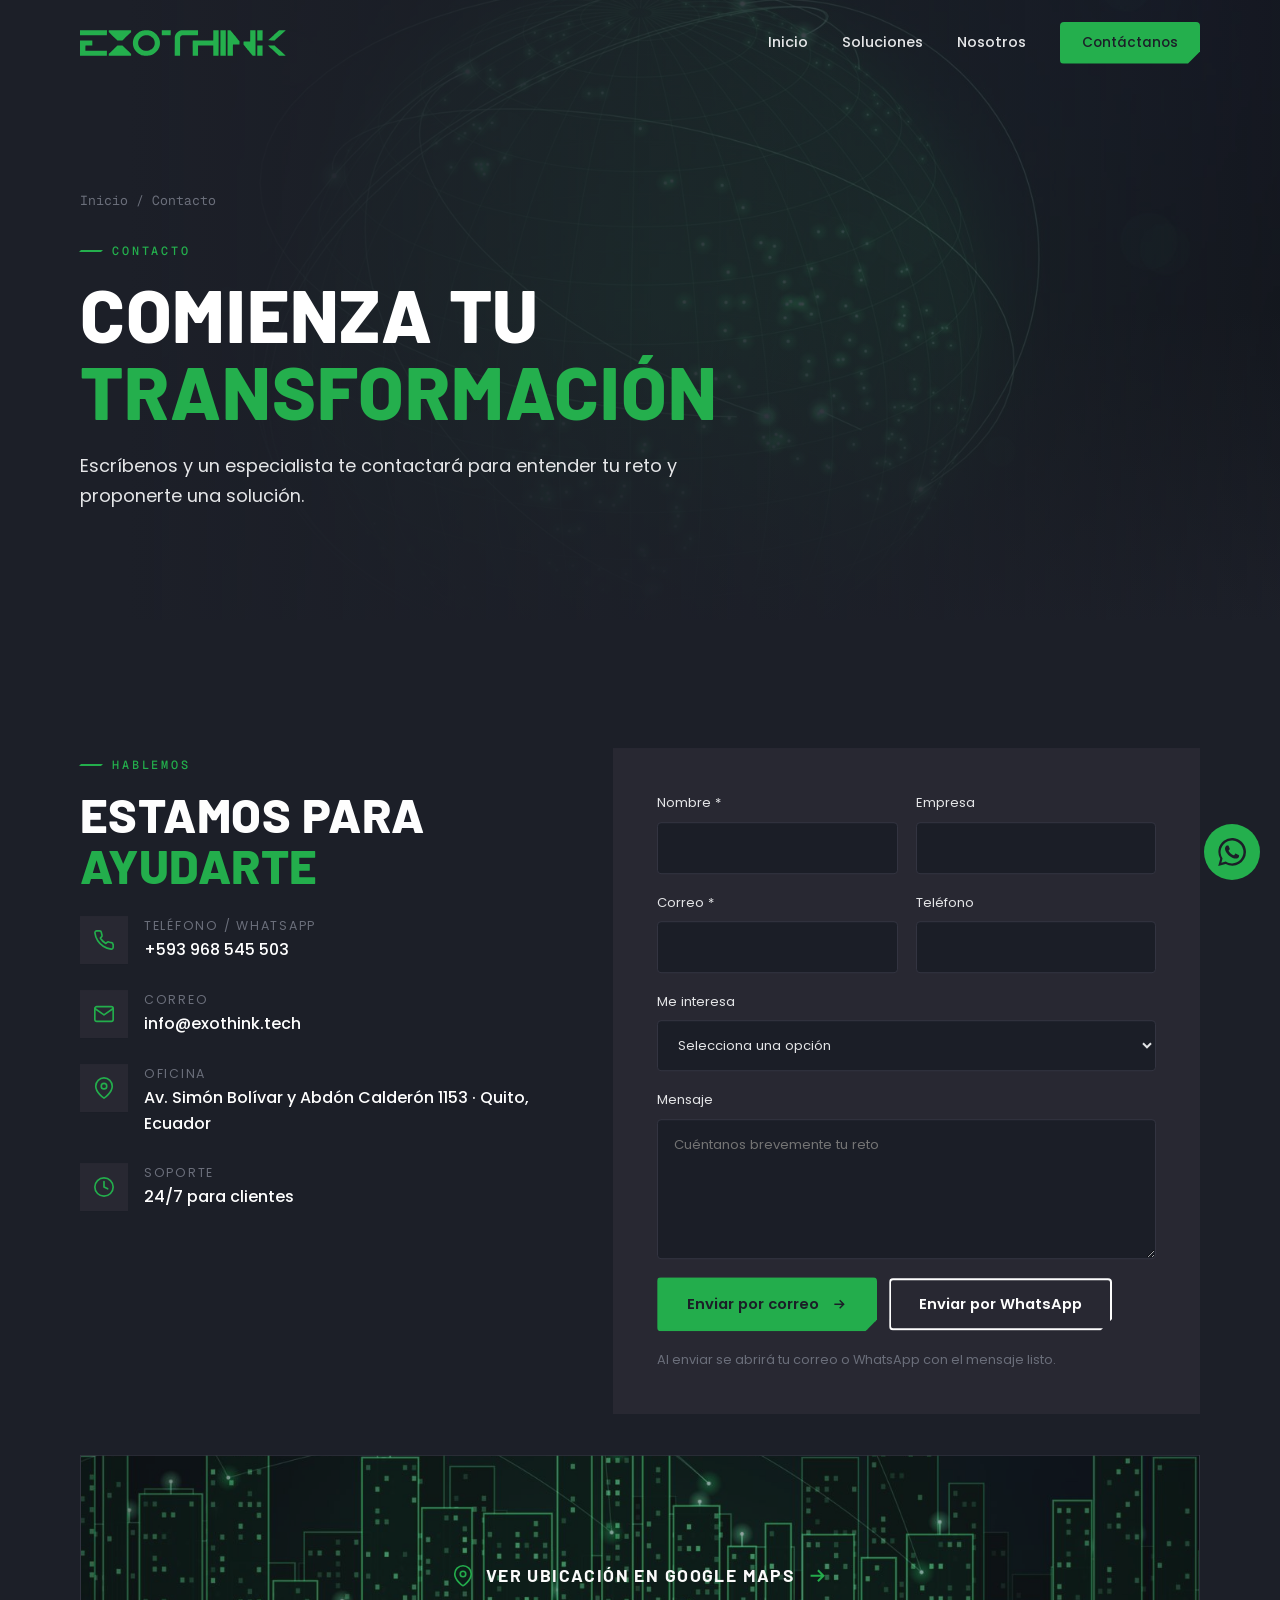
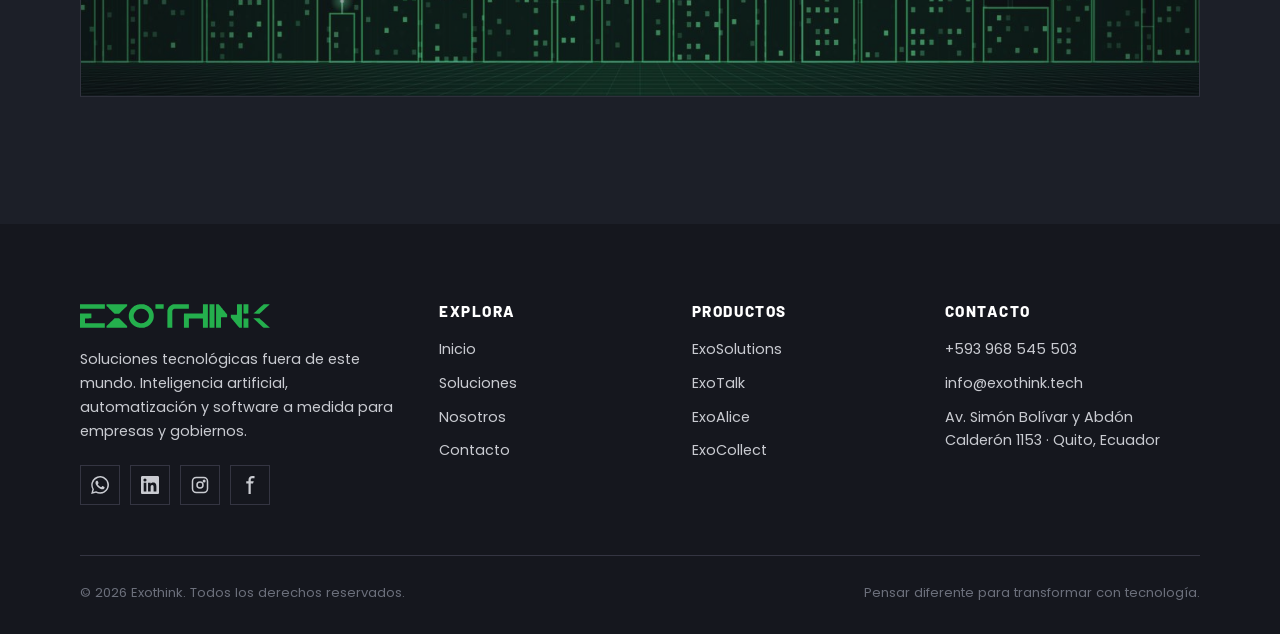
==== commit 50cb324c: "Animaciones con GSAP + ScrollTrigger Co-Authored-By: Claude Opus 5.5 <noreply@anthropic.com> Claude-" ====
--- a/contacto.html
+++ b/contacto.html
@@ -84,6 +84,8 @@
   </div>
 </footer>
 <a class="wa" href="https://wa.me/593968545503" target="_blank" rel="noopener" aria-label="Escríbenos por WhatsApp"><svg viewBox="0 0 24 24" fill="currentColor"><path d="M17.5 14.4c-.3-.1-1.8-.9-2-1-.3-.1-.5-.1-.7.1-.2.3-.8 1-.9 1.2-.2.2-.3.2-.6.1-.3-.1-1.3-.5-2.4-1.5-.9-.8-1.5-1.8-1.7-2.1-.2-.3 0-.5.1-.6l.4-.5c.2-.2.2-.3.3-.5.1-.2 0-.4 0-.5l-.9-2.2c-.2-.6-.5-.5-.7-.5h-.6c-.2 0-.5.1-.8.4-.3.3-1 1-1 2.5s1.1 2.9 1.2 3.1c.1.2 2.1 3.2 5.1 4.5.7.3 1.3.5 1.7.6.7.2 1.4.2 1.9.1.6-.1 1.8-.7 2-1.4.2-.7.2-1.3.2-1.4-.1-.1-.3-.2-.6-.3zM12 21.8c-1.8 0-3.5-.5-5-1.4l-.4-.2-3.7 1 1-3.6-.2-.4A9.8 9.8 0 1 1 12 21.8zM20.5 3.5A11.8 11.8 0 0 0 1.9 17.7L.2 24l6.4-1.7A11.8 11.8 0 0 0 24 12c0-3.2-1.2-6.1-3.5-8.5z"/></svg></a>
-<script src="assets/js/main.js"></script>
+<script src="assets/vendor/gsap.min.js" defer></script>
+<script src="assets/vendor/ScrollTrigger.min.js" defer></script>
+<script src="assets/js/main.js" defer></script>
 </body>
 </html>
--- a/assets/css/style.css
+++ b/assets/css/style.css
@@ -351,3 +351,14 @@
   .tl-item{opacity:1}.tl-fill{height:calc(100% - 52px)}
   .mq-track{animation:none;flex-wrap:wrap;width:auto;justify-content:center}.mq-dup{display:none}
 }
+
+/* =========================================================
+   Modo GSAP (html.gsap): GSAP controla las animaciones
+   ========================================================= */
+.gsap .rv{transition:none}
+.gsap .hero .rv,.gsap .phero .rv{animation:none;opacity:0}
+.gsap .hero-bg{animation:none;transform:scale(1.12)}
+.gsap .reveal-text .w,.gsap .lead[data-reveal] .w{transition:none}
+.gsap .card{transition:border-color .3s}
+.gsap .card:hover{transform:none}
+.media,.prod,.maplink{overflow:hidden}
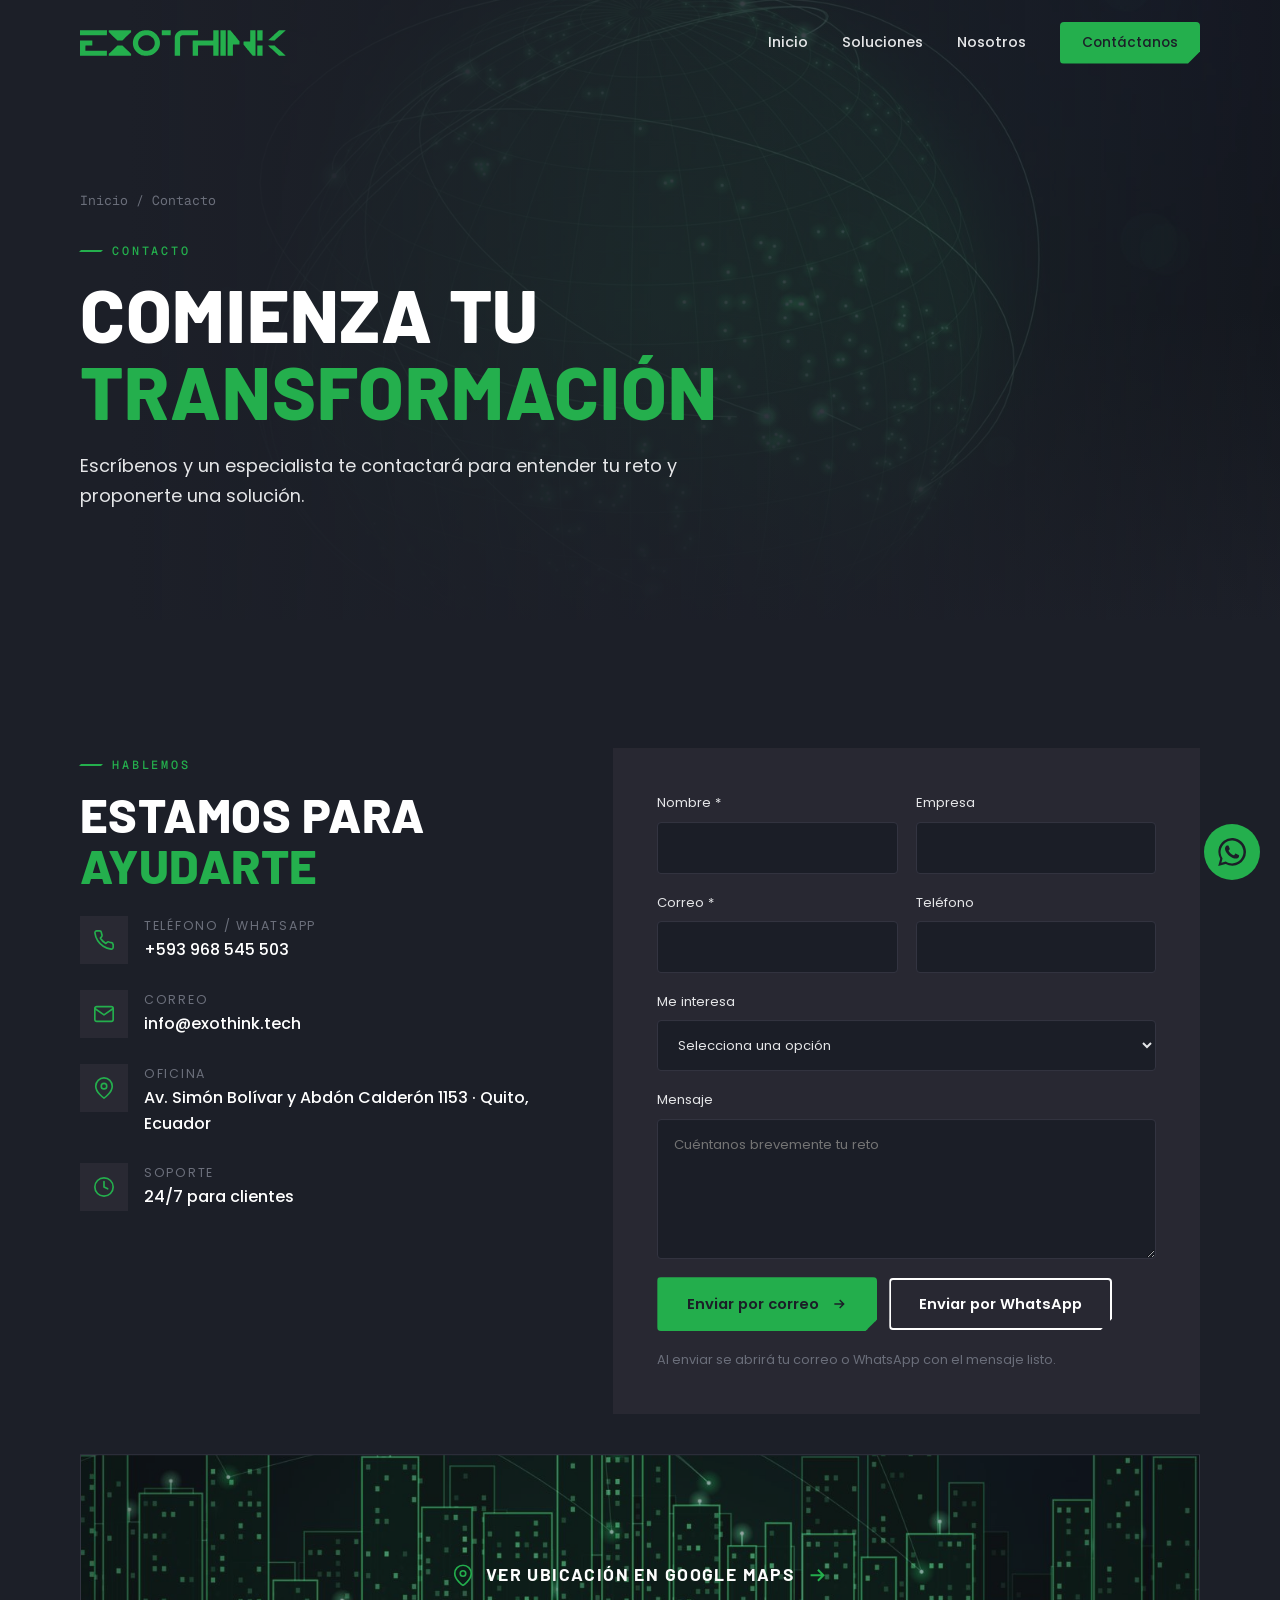
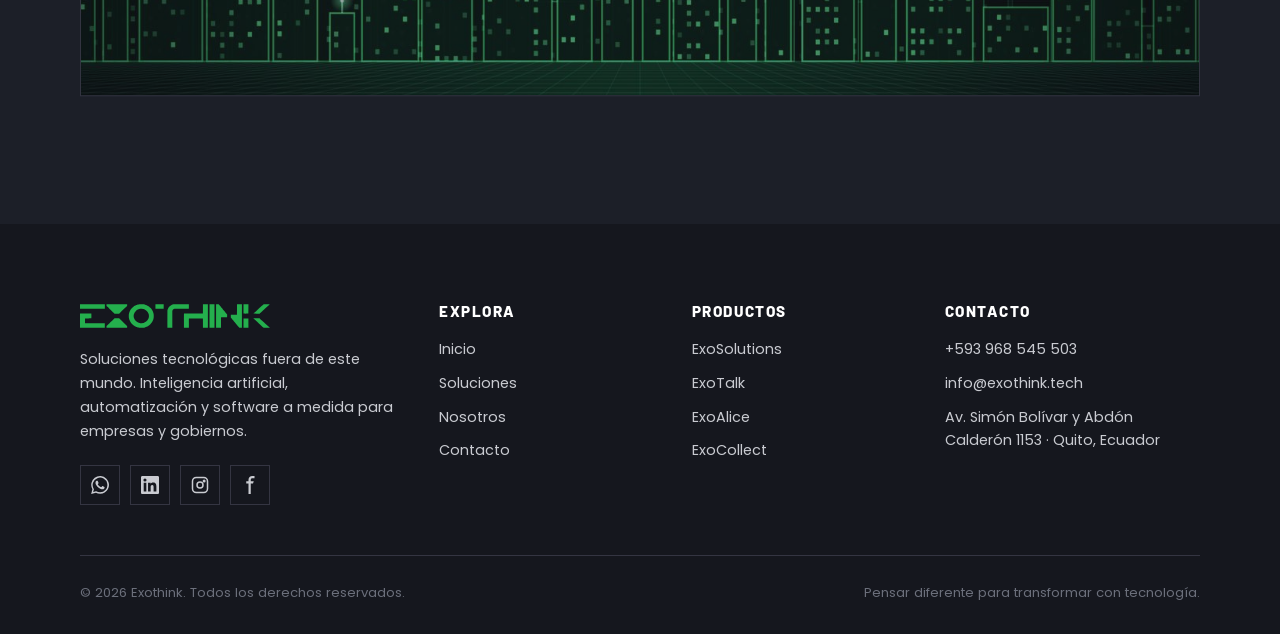
==== commit 90085e57: "Versionar CSS/JS para evitar caché vieja Co-Authored-By: Claude Opus 5.5 <noreply@anthropic.com> Cla" ====
--- a/contacto.html
+++ b/contacto.html
@@ -14,7 +14,7 @@
 <link rel="preconnect" href="https://fonts.googleapis.com">
 <link rel="preconnect" href="https://fonts.gstatic.com" crossorigin>
 <link href="https://fonts.googleapis.com/css2?family=Barlow:wght@600;700;800&family=Geist+Mono:wght@400;500&family=Poppins:ital,wght@0,300;0,400;0,500;0,600;1,500&display=swap" rel="stylesheet">
-<link rel="stylesheet" href="assets/css/style.css">
+<link rel="stylesheet" href="assets/css/style.css?v=33256dd5">
 </head>
 <body>
 <header class="hdr">
@@ -84,8 +84,8 @@
   </div>
 </footer>
 <a class="wa" href="https://wa.me/593968545503" target="_blank" rel="noopener" aria-label="Escríbenos por WhatsApp"><svg viewBox="0 0 24 24" fill="currentColor"><path d="M17.5 14.4c-.3-.1-1.8-.9-2-1-.3-.1-.5-.1-.7.1-.2.3-.8 1-.9 1.2-.2.2-.3.2-.6.1-.3-.1-1.3-.5-2.4-1.5-.9-.8-1.5-1.8-1.7-2.1-.2-.3 0-.5.1-.6l.4-.5c.2-.2.2-.3.3-.5.1-.2 0-.4 0-.5l-.9-2.2c-.2-.6-.5-.5-.7-.5h-.6c-.2 0-.5.1-.8.4-.3.3-1 1-1 2.5s1.1 2.9 1.2 3.1c.1.2 2.1 3.2 5.1 4.5.7.3 1.3.5 1.7.6.7.2 1.4.2 1.9.1.6-.1 1.8-.7 2-1.4.2-.7.2-1.3.2-1.4-.1-.1-.3-.2-.6-.3zM12 21.8c-1.8 0-3.5-.5-5-1.4l-.4-.2-3.7 1 1-3.6-.2-.4A9.8 9.8 0 1 1 12 21.8zM20.5 3.5A11.8 11.8 0 0 0 1.9 17.7L.2 24l6.4-1.7A11.8 11.8 0 0 0 24 12c0-3.2-1.2-6.1-3.5-8.5z"/></svg></a>
-<script src="assets/vendor/gsap.min.js" defer></script>
-<script src="assets/vendor/ScrollTrigger.min.js" defer></script>
-<script src="assets/js/main.js" defer></script>
+<script src="assets/vendor/gsap.min.js?v=33256dd5" defer></script>
+<script src="assets/vendor/ScrollTrigger.min.js?v=33256dd5" defer></script>
+<script src="assets/js/main.js?v=33256dd5" defer></script>
 </body>
 </html>
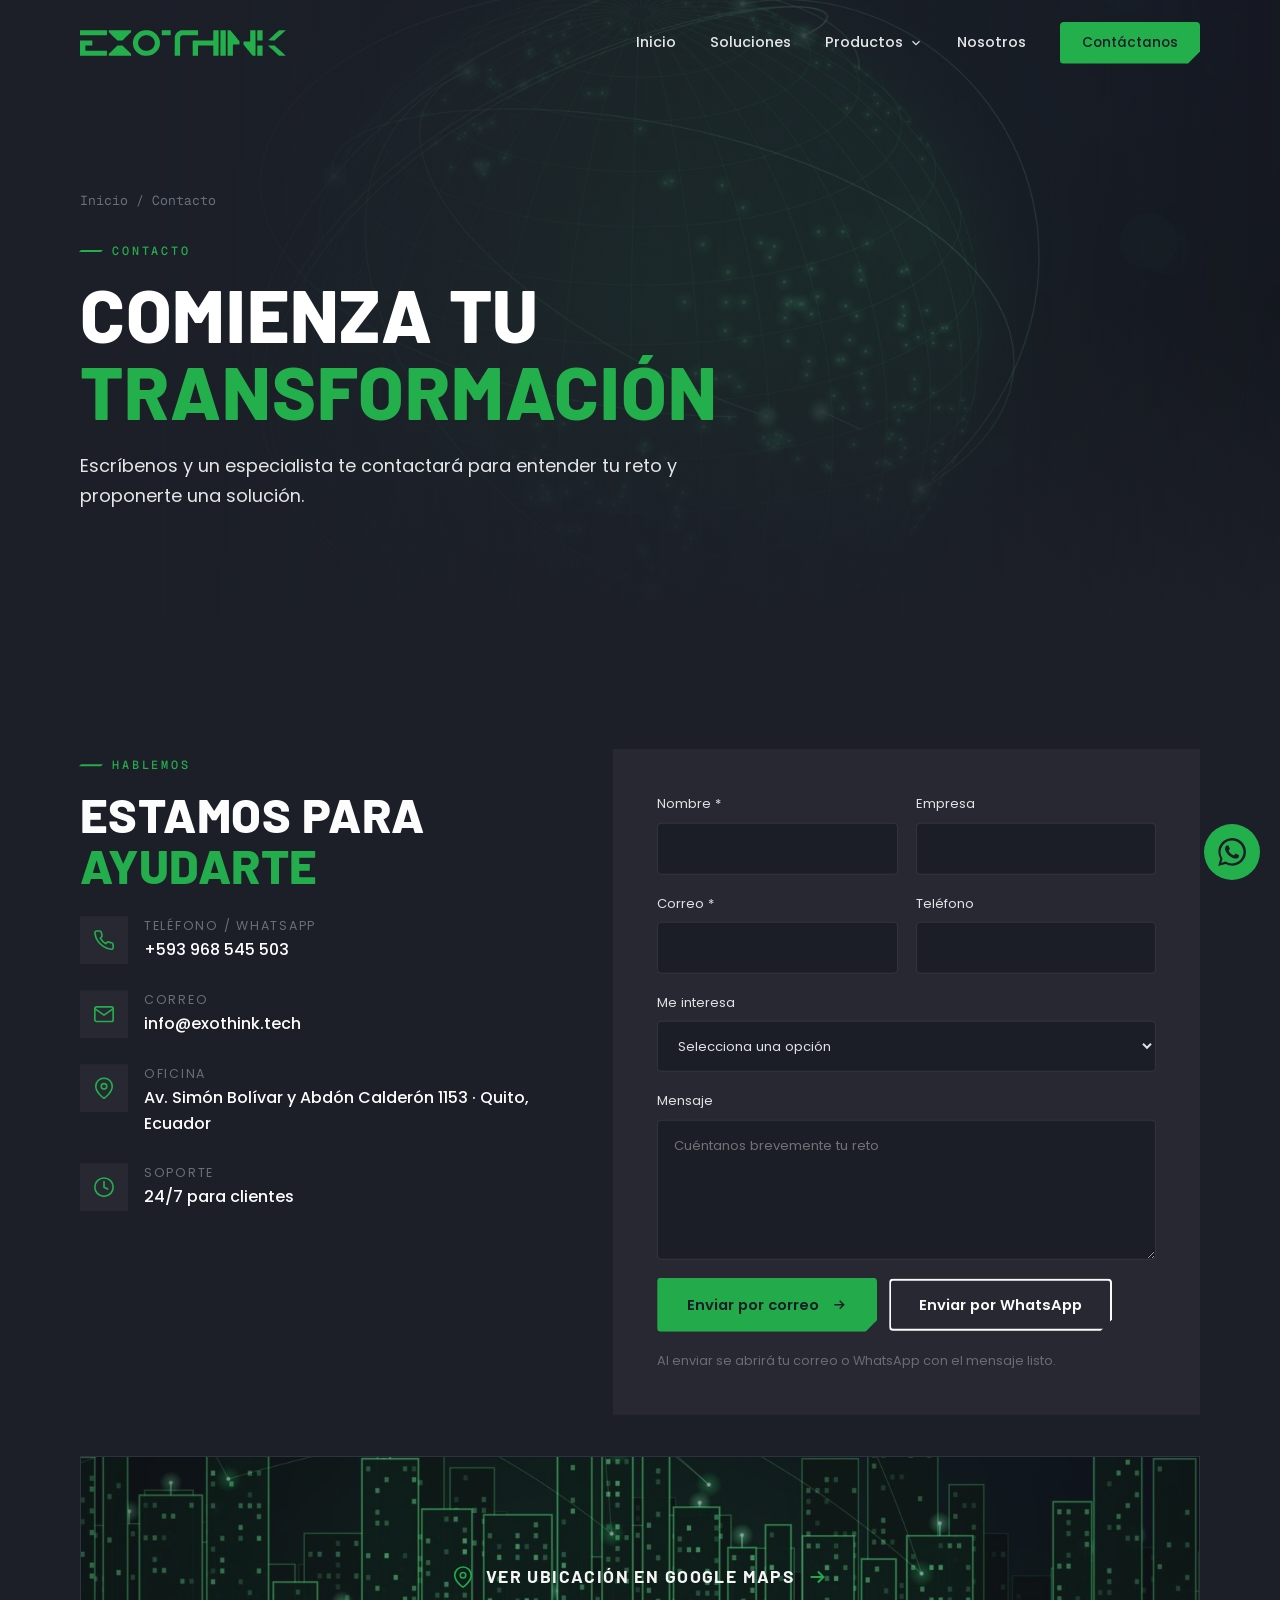
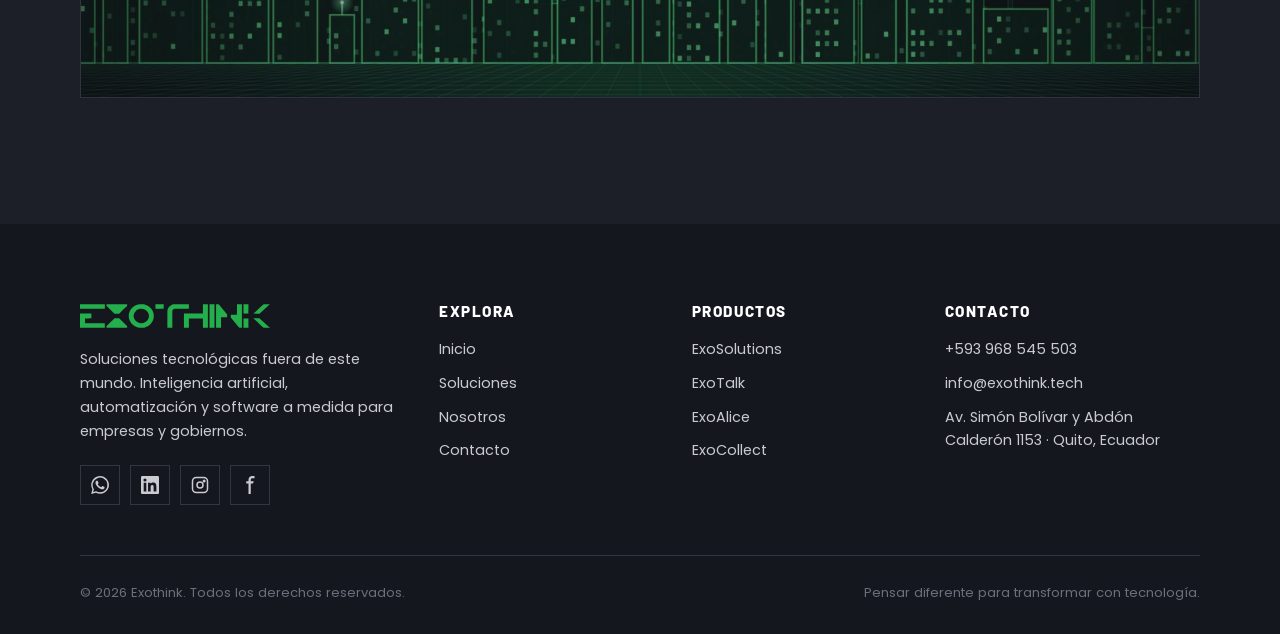
==== commit d8388c0c: "Menú Productos, botón volver arriba y arreglos - Desplegable Productos en el menú (escritorio y móvi" ====
--- a/contacto.html
+++ b/contacto.html
@@ -14,13 +14,13 @@
 <link rel="preconnect" href="https://fonts.googleapis.com">
 <link rel="preconnect" href="https://fonts.gstatic.com" crossorigin>
 <link href="https://fonts.googleapis.com/css2?family=Barlow:wght@600;700;800&family=Geist+Mono:wght@400;500&family=Poppins:ital,wght@0,300;0,400;0,500;0,600;1,500&display=swap" rel="stylesheet">
-<link rel="stylesheet" href="assets/css/style.css?v=33256dd5">
+<link rel="stylesheet" href="assets/css/style.css?v=9fdcee28">
 </head>
 <body>
 <header class="hdr">
   <div class="wrap">
     <a class="brand" href="index.html" aria-label="Exothink inicio"><img src="assets/img/logo.svg" alt="Exothink" width="206" height="26"></a>
-    <nav class="nav" aria-label="Principal"><a href="index.html">Inicio</a><a href="soluciones.html">Soluciones</a><a href="nosotros.html">Nosotros</a><a class="btn" href="contacto.html">Contáctanos</a></nav>
+    <nav class="nav" aria-label="Principal"><a href="index.html">Inicio</a><a href="soluciones.html">Soluciones</a><div class="dd"><button class="dd-t" type="button" aria-expanded="false" aria-controls="dd-prod">Productos <svg viewBox="0 0 24 24" aria-hidden="true"><path d="M6 9l6 6 6-6" fill="none" stroke="currentColor" stroke-width="2"/></svg></button><div class="dd-m" id="dd-prod"><a href="soluciones.html#exosolutions"><b>ExoSolutions</b><small>Línea de soluciones IA</small></a><a href="soluciones.html#exotalk"><b>ExoTalk</b><small>IA conversacional</small></a><a href="soluciones.html#exoalice"><b>ExoAlice</b><small>Videovigilancia inteligente</small></a><a href="exocollect.html"><b>ExoCollect</b><small>Cobranza inteligente</small></a></div></div><a href="nosotros.html">Nosotros</a><a class="btn" href="contacto.html">Contáctanos</a></nav>
     <button class="burger" aria-label="Abrir menú" aria-expanded="false"><span></span><span></span><span></span></button>
   </div>
 </header>
@@ -83,9 +83,10 @@
     <div class="bot"><span>© <span data-year>2026</span> Exothink. Todos los derechos reservados.</span><span>Pensar diferente para transformar con tecnología.</span></div>
   </div>
 </footer>
+<button class="totop" type="button" aria-label="Volver arriba"><svg class="ring" viewBox="0 0 48 48" aria-hidden="true"><circle cx="24" cy="24" r="22"/><circle class="bar" cx="24" cy="24" r="22"/></svg><svg class="up" viewBox="0 0 24 24" aria-hidden="true"><path d="M12 19V5M5 12l7-7 7 7" fill="none" stroke="currentColor" stroke-width="2" stroke-linecap="square"/></svg></button>
 <a class="wa" href="https://wa.me/593968545503" target="_blank" rel="noopener" aria-label="Escríbenos por WhatsApp"><svg viewBox="0 0 24 24" fill="currentColor"><path d="M17.5 14.4c-.3-.1-1.8-.9-2-1-.3-.1-.5-.1-.7.1-.2.3-.8 1-.9 1.2-.2.2-.3.2-.6.1-.3-.1-1.3-.5-2.4-1.5-.9-.8-1.5-1.8-1.7-2.1-.2-.3 0-.5.1-.6l.4-.5c.2-.2.2-.3.3-.5.1-.2 0-.4 0-.5l-.9-2.2c-.2-.6-.5-.5-.7-.5h-.6c-.2 0-.5.1-.8.4-.3.3-1 1-1 2.5s1.1 2.9 1.2 3.1c.1.2 2.1 3.2 5.1 4.5.7.3 1.3.5 1.7.6.7.2 1.4.2 1.9.1.6-.1 1.8-.7 2-1.4.2-.7.2-1.3.2-1.4-.1-.1-.3-.2-.6-.3zM12 21.8c-1.8 0-3.5-.5-5-1.4l-.4-.2-3.7 1 1-3.6-.2-.4A9.8 9.8 0 1 1 12 21.8zM20.5 3.5A11.8 11.8 0 0 0 1.9 17.7L.2 24l6.4-1.7A11.8 11.8 0 0 0 24 12c0-3.2-1.2-6.1-3.5-8.5z"/></svg></a>
-<script src="assets/vendor/gsap.min.js?v=33256dd5" defer></script>
-<script src="assets/vendor/ScrollTrigger.min.js?v=33256dd5" defer></script>
-<script src="assets/js/main.js?v=33256dd5" defer></script>
+<script src="assets/vendor/gsap.min.js?v=9fdcee28" defer></script>
+<script src="assets/vendor/ScrollTrigger.min.js?v=9fdcee28" defer></script>
+<script src="assets/js/main.js?v=9fdcee28" defer></script>
 </body>
 </html>
--- a/assets/css/style.css
+++ b/assets/css/style.css
@@ -290,7 +290,7 @@
 .reveal-text b .w.on,.reveal-text b{color:var(--verde)}
 .lead[data-reveal] .w{opacity:.25;transition:opacity .35s}
 .lead[data-reveal] .w.on{opacity:1}
-.wm{position:absolute;right:-4vw;bottom:-4vw;font:800 clamp(8rem,26vw,24rem)/.8 var(--f-titulo);color:transparent;-webkit-text-stroke:1.5px var(--linea);letter-spacing:-.02em;pointer-events:none;white-space:nowrap;transform:translateX(calc(var(--p,0) * -18%));will-change:transform}
+span.wm{position:absolute;right:-4vw;bottom:-4vw;font:800 clamp(8rem,26vw,24rem)/.8 var(--f-titulo);color:transparent;-webkit-text-stroke:1.5px var(--linea);letter-spacing:-.02em;pointer-events:none;white-space:nowrap;transform:translateX(calc(var(--p,0) * -18%));will-change:transform}
 
 /* Logotipo gigante con imagen dentro */
 .bigmark{height:220vh;position:relative;background:var(--noche)}
@@ -362,3 +362,45 @@
 .gsap .card{transition:border-color .3s}
 .gsap .card:hover{transform:none}
 .media,.prod,.maplink{overflow:hidden}
+
+/* ---------- Menú: desplegable de Productos ---------- */
+.dd{position:relative}
+.dd-t{display:inline-flex;align-items:center;gap:6px;background:none;border:0;cursor:pointer;font:inherit;font-size:.9rem;font-weight:500;color:var(--plata);padding:6px 0;position:relative}
+.dd-t svg{width:14px;height:14px;transition:transform .25s}
+.dd-t::after{content:"";position:absolute;left:0;bottom:0;height:2px;width:0;background:var(--verde);transition:width .25s}
+.dd-t:hover::after,.dd-t.on::after{width:100%}
+.dd-t.on{color:#fff}
+.dd-m{position:absolute;top:calc(100% + 18px);left:50%;width:330px;padding:10px;background:var(--noche);border:1px solid var(--linea);box-shadow:0 24px 60px rgba(0,0,0,.45);opacity:0;visibility:hidden;transform:translate(-50%,8px);transition:opacity .2s,transform .2s,visibility .2s}
+.dd-m::before{content:"";position:absolute;left:0;right:0;top:-20px;height:20px}
+.dd:hover .dd-m,.dd:focus-within .dd-m,.dd.open .dd-m{opacity:1;visibility:visible;transform:translate(-50%,0)}
+.dd:hover .dd-t svg,.dd.open .dd-t svg{transform:rotate(180deg)}
+.nav .dd-m a{display:block;padding:12px 14px;border-left:2px solid transparent;transition:background .2s,border-color .2s}
+.nav .dd-m a::after{display:none}
+.nav .dd-m a:hover,.nav .dd-m a.on{background:var(--espacio);border-color:var(--verde)}
+.dd-m b{display:block;font-family:'Barlow',sans-serif;font-weight:700;font-size:1rem;letter-spacing:.02em;color:#fff}
+.dd-m small{display:block;font-family:'Geist Mono',monospace;font-size:.72rem;letter-spacing:.06em;text-transform:uppercase;color:var(--verde);margin-top:2px}
+.prod{scroll-margin-top:110px}
+@media (max-width:860px){
+  .dd{display:flex;flex-direction:column;align-items:center}
+  .dd-t{font-size:1.3rem}
+  .dd-t::after{display:none}
+  .dd-m{position:static;width:auto;padding:0;background:none;border:0;box-shadow:none;transform:none;opacity:1;visibility:visible;display:none;margin-top:8px;text-align:center}
+  .dd.open .dd-m{display:block;transform:none}
+  .dd:hover .dd-m{transform:none}
+  .nav .dd-m a{padding:8px 12px;border:0}
+  .nav .dd-m a:hover,.nav .dd-m a.on{background:none}
+  .dd-m b{font-size:1.05rem;color:var(--plata)}
+  .dd-m small{display:none}
+}
+
+/* ---------- Botón volver arriba (sigue al usuario) ---------- */
+.totop{position:fixed;right:24px;bottom:88px;z-index:40;width:48px;height:48px;border-radius:50%;border:0;padding:0;background:var(--noche);color:#fff;cursor:pointer;display:grid;place-items:center;box-shadow:0 10px 30px rgba(0,0,0,.4);opacity:0;visibility:hidden;transform:translateY(14px);transition:opacity .3s,transform .3s,visibility .3s,color .2s}
+.totop.show{opacity:1;visibility:visible;transform:none}
+.totop:hover{color:var(--verde);transform:translateY(-3px)}
+.totop:focus-visible{outline:2px solid var(--verde);outline-offset:3px}
+.totop .ring{position:absolute;inset:0;width:100%;height:100%;transform:rotate(-90deg)}
+.totop .ring circle{fill:none;stroke:var(--linea);stroke-width:2}
+.totop .ring .bar{stroke:var(--verde);stroke-dasharray:138.2;stroke-dashoffset:calc(138.2 * (1 - var(--sp,0)))}
+.totop .up{width:20px;height:20px;position:relative}
+@media (max-width:560px){.totop{right:26px;bottom:86px;width:44px;height:44px}}
+@media (prefers-reduced-motion:reduce){.totop{transition:none}}
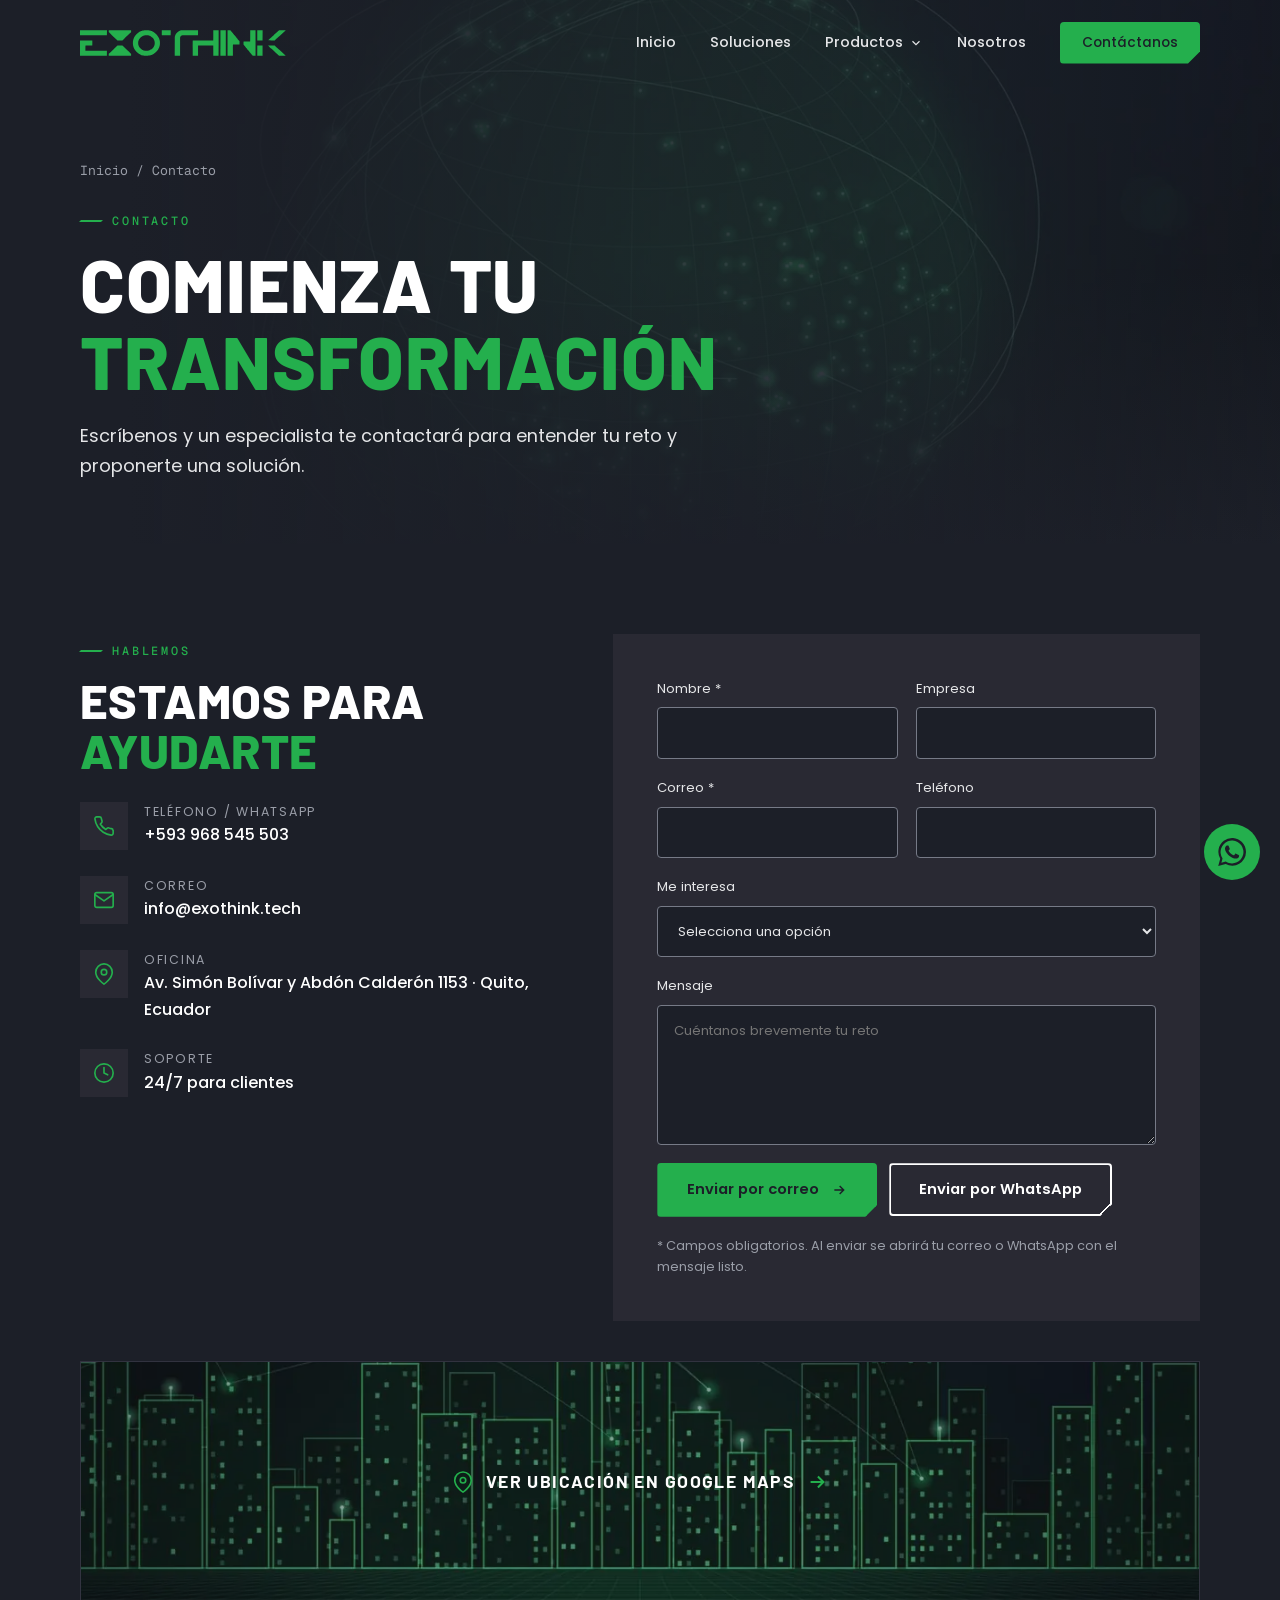
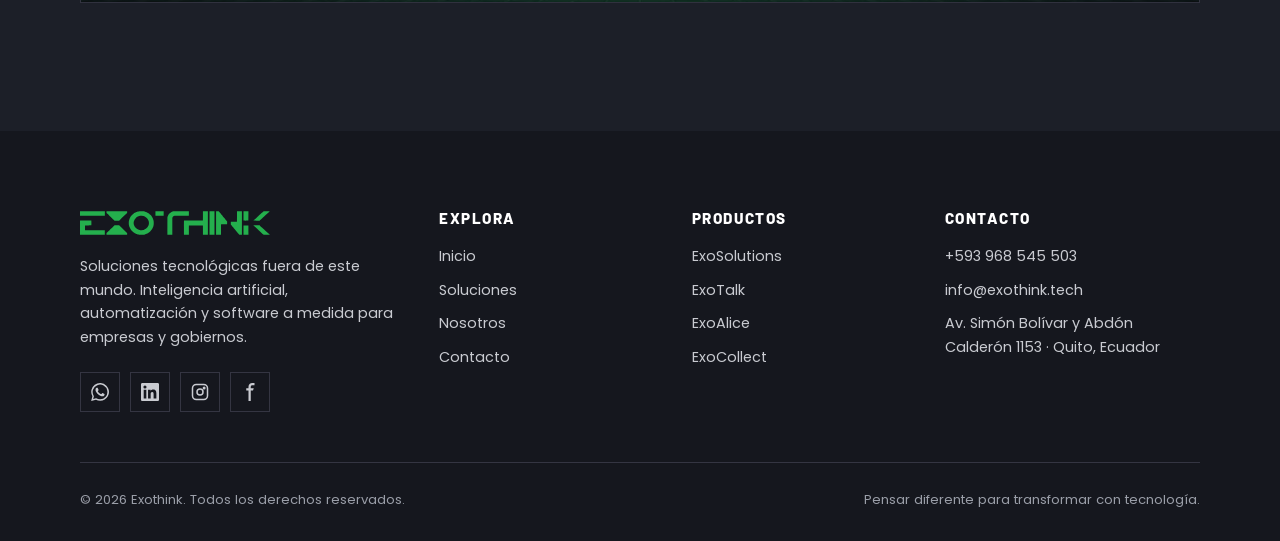
==== commit 9ab17538: "Arreglos de la revisión web - Formulario: mensaje honesto tras abrir correo/WhatsApp, con datos de r" ====
--- a/contacto.html
+++ b/contacto.html
@@ -3,31 +3,42 @@
 <head>
 <meta charset="utf-8">
 <meta name="viewport" content="width=device-width,initial-scale=1">
+<script>document.documentElement.classList.add('js')</script>
 <title>Contacto · Exothink</title>
 <meta name="description" content="Contacta a Exothink en Quito: +593 968 545 503 · info@exothink.tech">
 <meta name="theme-color" content="#1C1F28">
 <meta name="color-scheme" content="dark">
 <meta property="og:title" content="Contacto · Exothink">
 <meta property="og:description" content="Contacta a Exothink en Quito: +593 968 545 503 · info@exothink.tech">
-<meta property="og:image" content="assets/img/hero.jpg">
+<meta property="og:type" content="website">
+<meta property="og:site_name" content="Exothink">
+<meta property="og:locale" content="es_EC">
+<meta property="og:url" content="https://www.exothink.tech/contacto">
+<meta property="og:image" content="https://www.exothink.tech/assets/img/og/contacto.jpg">
+<meta property="og:image:width" content="1200">
+<meta property="og:image:height" content="630">
+<meta name="twitter:card" content="summary_large_image">
+<link rel="canonical" href="https://www.exothink.tech/contacto">
 <link rel="icon" href="assets/img/isotipo.svg" type="image/svg+xml">
+<link rel="apple-touch-icon" href="/apple-touch-icon.png">
 <link rel="preconnect" href="https://fonts.googleapis.com">
 <link rel="preconnect" href="https://fonts.gstatic.com" crossorigin>
 <link href="https://fonts.googleapis.com/css2?family=Barlow:wght@600;700;800&family=Geist+Mono:wght@400;500&family=Poppins:ital,wght@0,300;0,400;0,500;0,600;1,500&display=swap" rel="stylesheet">
-<link rel="stylesheet" href="assets/css/style.css?v=9fdcee28">
+<link rel="stylesheet" href="assets/css/style.css?v=7b72d203">
 </head>
 <body>
+<a class="skip" href="#contenido">Saltar al contenido</a>
 <header class="hdr">
   <div class="wrap">
     <a class="brand" href="index.html" aria-label="Exothink inicio"><img src="assets/img/logo.svg" alt="Exothink" width="206" height="26"></a>
-    <nav class="nav" aria-label="Principal"><a href="index.html">Inicio</a><a href="soluciones.html">Soluciones</a><div class="dd"><button class="dd-t" type="button" aria-expanded="false" aria-controls="dd-prod">Productos <svg viewBox="0 0 24 24" aria-hidden="true"><path d="M6 9l6 6 6-6" fill="none" stroke="currentColor" stroke-width="2"/></svg></button><div class="dd-m" id="dd-prod"><a href="soluciones.html#exosolutions"><b>ExoSolutions</b><small>Línea de soluciones IA</small></a><a href="soluciones.html#exotalk"><b>ExoTalk</b><small>IA conversacional</small></a><a href="soluciones.html#exoalice"><b>ExoAlice</b><small>Videovigilancia inteligente</small></a><a href="exocollect.html"><b>ExoCollect</b><small>Cobranza inteligente</small></a></div></div><a href="nosotros.html">Nosotros</a><a class="btn" href="contacto.html">Contáctanos</a></nav>
+    <nav class="nav" aria-label="Principal"><a href="index.html">Inicio</a><a href="soluciones.html">Soluciones</a><div class="dd"><button class="dd-t" type="button" aria-expanded="false" aria-controls="dd-prod">Productos <svg viewBox="0 0 24 24" aria-hidden="true"><path d="M6 9l6 6 6-6" fill="none" stroke="currentColor" stroke-width="2"/></svg></button><div class="dd-m" id="dd-prod"><a href="soluciones.html#exosolutions"><b>ExoSolutions</b><small>Línea de soluciones IA</small></a><a href="soluciones.html#exotalk"><b>ExoTalk</b><small>IA conversacional</small></a><a href="soluciones.html#exoalice"><b>ExoAlice</b><small>Videovigilancia inteligente</small></a><a href="exocollect.html"><b>ExoCollect</b><small>Cobranza inteligente</small></a></div></div><a href="nosotros.html">Nosotros</a><a class="btn" href="contacto.html" aria-current="page">Contáctanos</a></nav>
     <button class="burger" aria-label="Abrir menú" aria-expanded="false"><span></span><span></span><span></span></button>
   </div>
 </header>
-<main>
+<main id="contenido" tabindex="-1">
 
 <section class="phero">
-  <div class="bg" style="background-image:url(assets/img/globe.jpg)"></div>
+  <div class="bg" style="--bg:url(/assets/img/globe-1400.webp);--bg-m:url(/assets/img/globe-800.webp)"></div>
   <div class="wrap">
     <div class="crumbs rv"><a href="index.html">Inicio</a> / Contacto</div>
     <span class="eyebrow rv">Contacto</span>
@@ -51,15 +62,15 @@
       <label>Correo *<input name="email" type="email" required autocomplete="email"></label>
       <label>Teléfono<input name="telefono" type="tel" autocomplete="tel"></label>
       <label class="full">Me interesa
-        <select name="interes"><option value="">Selecciona una opción</option><option>ExoTalk · IA conversacional</option><option>ExoAlice · Videovigilancia inteligente</option><option>ExoCollect · Cobranza inteligente</option><option>Automatización de procesos</option><option>Datos y analítica</option><option>Software a medida</option><option>Otro</option></select>
+        <select name="interes"><option value="">Selecciona una opción</option><option value="exotalk">ExoTalk · IA conversacional</option><option value="exoalice">ExoAlice · Videovigilancia inteligente</option><option value="exocollect">ExoCollect · Cobranza inteligente</option><option>Automatización de procesos</option><option>Datos y analítica</option><option>Software a medida</option><option>Otro</option></select>
       </label>
       <label class="full">Mensaje<textarea name="mensaje" placeholder="Cuéntanos brevemente tu reto"></textarea></label>
       <div class="full acts"><button class="btn" type="submit">Enviar por correo <svg viewBox="0 0 24 24" fill="none" stroke="currentColor" stroke-width="2.2"><path d="M5 12h14M13 6l6 6-6 6"/></svg></button><button class="btn ghost" type="button" data-wa>Enviar por WhatsApp</button></div>
-      <p class="full note">Al enviar se abrirá tu correo o WhatsApp con el mensaje listo.</p>
-      <p class="full ok">¡Gracias! Te responderemos lo antes posible.</p>
+      <p class="full note">* Campos obligatorios. Al enviar se abrirá tu correo o WhatsApp con el mensaje listo.</p>
+      <p class="full ok" role="status" aria-live="polite"></p>
     </form>
   </div>
-  <div class="wrap"><a class="maplink rv" href="https://www.google.com/maps/search/?api=1&query=Av.+Sim%C3%B3n+Bol%C3%ADvar+y+Abd%C3%B3n+Calder%C3%B3n+1153+Quito" target="_blank" rel="noopener"><img src="assets/img/city-line.jpg" alt="" loading="lazy"><span><svg viewBox="0 0 24 24" fill="none" stroke="currentColor" stroke-width="1.8" stroke-linecap="round" stroke-linejoin="round"><path d="M21 10c0 7-9 13-9 13S3 17 3 10a9 9 0 0 1 18 0z"/><circle cx="12" cy="10" r="3"/></svg> Ver ubicación en Google Maps <svg viewBox="0 0 24 24" fill="none" stroke="currentColor" stroke-width="2.2"><path d="M5 12h14M13 6l6 6-6 6"/></svg></span></a></div>
+  <div class="wrap"><a class="maplink rv" href="https://www.google.com/maps/search/?api=1&query=Av.+Sim%C3%B3n+Bol%C3%ADvar+y+Abd%C3%B3n+Calder%C3%B3n+1153+Quito" target="_blank" rel="noopener"><img src="assets/img/city-line.jpg" srcset="assets/img/city-line-800.webp 800w, assets/img/city-line-1400.webp 1400w" sizes="92vw" alt="" loading="lazy"><span><svg viewBox="0 0 24 24" fill="none" stroke="currentColor" stroke-width="1.8" stroke-linecap="round" stroke-linejoin="round"><path d="M21 10c0 7-9 13-9 13S3 17 3 10a9 9 0 0 1 18 0z"/><circle cx="12" cy="10" r="3"/></svg> Ver ubicación en Google Maps <svg viewBox="0 0 24 24" fill="none" stroke="currentColor" stroke-width="2.2"><path d="M5 12h14M13 6l6 6-6 6"/></svg></span></a></div>
 </section>
 
 </main>
@@ -70,23 +81,25 @@
         <a class="brand" href="index.html"><img src="assets/img/logo.svg" alt="Exothink" width="190" height="24"></a>
         <p>Soluciones tecnológicas fuera de este mundo. Inteligencia artificial, automatización y software a medida para empresas y gobiernos.</p>
         <div class="social">
-          <a href="https://wa.me/593968545503" target="_blank" rel="noopener" aria-label="WhatsApp"><svg viewBox="0 0 24 24" fill="currentColor"><path d="M17.5 14.4c-.3-.1-1.8-.9-2-1-.3-.1-.5-.1-.7.1-.2.3-.8 1-.9 1.2-.2.2-.3.2-.6.1-.3-.1-1.3-.5-2.4-1.5-.9-.8-1.5-1.8-1.7-2.1-.2-.3 0-.5.1-.6l.4-.5c.2-.2.2-.3.3-.5.1-.2 0-.4 0-.5l-.9-2.2c-.2-.6-.5-.5-.7-.5h-.6c-.2 0-.5.1-.8.4-.3.3-1 1-1 2.5s1.1 2.9 1.2 3.1c.1.2 2.1 3.2 5.1 4.5.7.3 1.3.5 1.7.6.7.2 1.4.2 1.9.1.6-.1 1.8-.7 2-1.4.2-.7.2-1.3.2-1.4-.1-.1-.3-.2-.6-.3zM12 21.8c-1.8 0-3.5-.5-5-1.4l-.4-.2-3.7 1 1-3.6-.2-.4A9.8 9.8 0 1 1 12 21.8zM20.5 3.5A11.8 11.8 0 0 0 1.9 17.7L.2 24l6.4-1.7A11.8 11.8 0 0 0 24 12c0-3.2-1.2-6.1-3.5-8.5z"/></svg></a>
+          <a href="https://wa.me/593968545503?text=Hola%20Exothink%2C%20quiero%20m%C3%A1s%20informaci%C3%B3n" target="_blank" rel="noopener" aria-label="WhatsApp (se abre en una pestaña nueva)"><svg viewBox="0 0 24 24" fill="currentColor"><path d="M17.5 14.4c-.3-.1-1.8-.9-2-1-.3-.1-.5-.1-.7.1-.2.3-.8 1-.9 1.2-.2.2-.3.2-.6.1-.3-.1-1.3-.5-2.4-1.5-.9-.8-1.5-1.8-1.7-2.1-.2-.3 0-.5.1-.6l.4-.5c.2-.2.2-.3.3-.5.1-.2 0-.4 0-.5l-.9-2.2c-.2-.6-.5-.5-.7-.5h-.6c-.2 0-.5.1-.8.4-.3.3-1 1-1 2.5s1.1 2.9 1.2 3.1c.1.2 2.1 3.2 5.1 4.5.7.3 1.3.5 1.7.6.7.2 1.4.2 1.9.1.6-.1 1.8-.7 2-1.4.2-.7.2-1.3.2-1.4-.1-.1-.3-.2-.6-.3zM12 21.8c-1.8 0-3.5-.5-5-1.4l-.4-.2-3.7 1 1-3.6-.2-.4A9.8 9.8 0 1 1 12 21.8zM20.5 3.5A11.8 11.8 0 0 0 1.9 17.7L.2 24l6.4-1.7A11.8 11.8 0 0 0 24 12c0-3.2-1.2-6.1-3.5-8.5z"/></svg></a>
           <a href="#" aria-label="LinkedIn"><svg viewBox="0 0 24 24" fill="currentColor"><path d="M20.4 20.5h-3.6v-5.6c0-1.3 0-3-1.8-3s-2.1 1.4-2.1 2.9v5.7H9.4V9h3.4v1.6c.5-.9 1.6-1.8 3.4-1.8 3.6 0 4.3 2.4 4.3 5.5v6.2zM5.3 7.4a2.1 2.1 0 1 1 0-4.2 2.1 2.1 0 0 1 0 4.2zM7.1 20.5H3.6V9h3.5v11.5zM22.2 0H1.8C.8 0 0 .8 0 1.7v20.6c0 .9.8 1.7 1.8 1.7h20.4c1 0 1.8-.8 1.8-1.7V1.7C24 .8 23.2 0 22.2 0z"/></svg></a>
           <a href="#" aria-label="Instagram"><svg viewBox="0 0 24 24" fill="none" stroke="currentColor" stroke-width="2"><rect x="2" y="2" width="20" height="20" rx="5"/><circle cx="12" cy="12" r="4"/><circle cx="17.5" cy="6.5" r="1" fill="currentColor"/></svg></a>
           <a href="#" aria-label="Facebook"><svg viewBox="0 0 24 24" fill="currentColor"><path d="M15 3h3V0h-3c-2.8 0-5 2.2-5 5v2H7v3h3v14h3V10h3l1-3h-4V5c0-1.1.9-2 2-2z"/></svg></a>
         </div>
       </div>
-      <div><h4>Explora</h4><ul><li><a href="index.html">Inicio</a></li><li><a href="soluciones.html">Soluciones</a></li><li><a href="nosotros.html">Nosotros</a></li><li><a href="contacto.html">Contacto</a></li></ul></div>
-      <div><h4>Productos</h4><ul><li><a href="soluciones.html#exosolutions">ExoSolutions</a></li><li><a href="soluciones.html#exotalk">ExoTalk</a></li><li><a href="soluciones.html#exoalice">ExoAlice</a></li><li><a href="exocollect.html">ExoCollect</a></li></ul></div>
-      <div><h4>Contacto</h4><ul><li><a href="tel:+593968545503">+593 968 545 503</a></li><li><a href="mailto:info@exothink.tech">info@exothink.tech</a></li><li>Av. Simón Bolívar y Abdón Calderón 1153 · Quito, Ecuador</li></ul></div>
+      <div><h2 class="ftr-h">Explora</h2><ul><li><a href="index.html">Inicio</a></li><li><a href="soluciones.html">Soluciones</a></li><li><a href="nosotros.html">Nosotros</a></li><li><a href="contacto.html">Contacto</a></li></ul></div>
+      <div><h2 class="ftr-h">Productos</h2><ul><li><a href="soluciones.html#exosolutions">ExoSolutions</a></li><li><a href="soluciones.html#exotalk">ExoTalk</a></li><li><a href="soluciones.html#exoalice">ExoAlice</a></li><li><a href="exocollect.html">ExoCollect</a></li></ul></div>
+      <div><h2 class="ftr-h">Contacto</h2><ul><li><a href="tel:+593968545503">+593 968 545 503</a></li><li><a href="mailto:info@exothink.tech">info@exothink.tech</a></li><li>Av. Simón Bolívar y Abdón Calderón 1153 · Quito, Ecuador</li></ul></div>
     </div>
     <div class="bot"><span>© <span data-year>2026</span> Exothink. Todos los derechos reservados.</span><span>Pensar diferente para transformar con tecnología.</span></div>
   </div>
 </footer>
+<aside class="quick" aria-label="Accesos rápidos">
 <button class="totop" type="button" aria-label="Volver arriba"><svg class="ring" viewBox="0 0 48 48" aria-hidden="true"><circle cx="24" cy="24" r="22"/><circle class="bar" cx="24" cy="24" r="22"/></svg><svg class="up" viewBox="0 0 24 24" aria-hidden="true"><path d="M12 19V5M5 12l7-7 7 7" fill="none" stroke="currentColor" stroke-width="2" stroke-linecap="square"/></svg></button>
-<a class="wa" href="https://wa.me/593968545503" target="_blank" rel="noopener" aria-label="Escríbenos por WhatsApp"><svg viewBox="0 0 24 24" fill="currentColor"><path d="M17.5 14.4c-.3-.1-1.8-.9-2-1-.3-.1-.5-.1-.7.1-.2.3-.8 1-.9 1.2-.2.2-.3.2-.6.1-.3-.1-1.3-.5-2.4-1.5-.9-.8-1.5-1.8-1.7-2.1-.2-.3 0-.5.1-.6l.4-.5c.2-.2.2-.3.3-.5.1-.2 0-.4 0-.5l-.9-2.2c-.2-.6-.5-.5-.7-.5h-.6c-.2 0-.5.1-.8.4-.3.3-1 1-1 2.5s1.1 2.9 1.2 3.1c.1.2 2.1 3.2 5.1 4.5.7.3 1.3.5 1.7.6.7.2 1.4.2 1.9.1.6-.1 1.8-.7 2-1.4.2-.7.2-1.3.2-1.4-.1-.1-.3-.2-.6-.3zM12 21.8c-1.8 0-3.5-.5-5-1.4l-.4-.2-3.7 1 1-3.6-.2-.4A9.8 9.8 0 1 1 12 21.8zM20.5 3.5A11.8 11.8 0 0 0 1.9 17.7L.2 24l6.4-1.7A11.8 11.8 0 0 0 24 12c0-3.2-1.2-6.1-3.5-8.5z"/></svg></a>
-<script src="assets/vendor/gsap.min.js?v=9fdcee28" defer></script>
-<script src="assets/vendor/ScrollTrigger.min.js?v=9fdcee28" defer></script>
-<script src="assets/js/main.js?v=9fdcee28" defer></script>
+<a class="wa" href="https://wa.me/593968545503?text=Hola%20Exothink%2C%20quiero%20m%C3%A1s%20informaci%C3%B3n" target="_blank" rel="noopener" aria-label="Escríbenos por WhatsApp (se abre en una pestaña nueva)"><svg viewBox="0 0 24 24" fill="currentColor"><path d="M17.5 14.4c-.3-.1-1.8-.9-2-1-.3-.1-.5-.1-.7.1-.2.3-.8 1-.9 1.2-.2.2-.3.2-.6.1-.3-.1-1.3-.5-2.4-1.5-.9-.8-1.5-1.8-1.7-2.1-.2-.3 0-.5.1-.6l.4-.5c.2-.2.2-.3.3-.5.1-.2 0-.4 0-.5l-.9-2.2c-.2-.6-.5-.5-.7-.5h-.6c-.2 0-.5.1-.8.4-.3.3-1 1-1 2.5s1.1 2.9 1.2 3.1c.1.2 2.1 3.2 5.1 4.5.7.3 1.3.5 1.7.6.7.2 1.4.2 1.9.1.6-.1 1.8-.7 2-1.4.2-.7.2-1.3.2-1.4-.1-.1-.3-.2-.6-.3zM12 21.8c-1.8 0-3.5-.5-5-1.4l-.4-.2-3.7 1 1-3.6-.2-.4A9.8 9.8 0 1 1 12 21.8zM20.5 3.5A11.8 11.8 0 0 0 1.9 17.7L.2 24l6.4-1.7A11.8 11.8 0 0 0 24 12c0-3.2-1.2-6.1-3.5-8.5z"/></svg></a>
+</aside>
+<script src="assets/vendor/gsap.min.js?v=7b72d203" defer></script>
+<script src="assets/vendor/ScrollTrigger.min.js?v=7b72d203" defer></script>
+<script src="assets/js/main.js?v=7b72d203" defer></script>
 </body>
 </html>
--- a/assets/css/style.css
+++ b/assets/css/style.css
@@ -404,3 +404,116 @@
 .totop .up{width:20px;height:20px;position:relative}
 @media (max-width:560px){.totop{right:26px;bottom:86px;width:44px;height:44px}}
 @media (prefers-reduced-motion:reduce){.totop{transition:none}}
+
+/* =========================================================
+   v3 · Arreglos de la revisión web (accesibilidad, móvil, velocidad)
+   ========================================================= */
+:root{--grafito-texto:#9A9EA8}
+/* Contraste: el gris de texto pequeño pasa de 3:1 a 6:1; el grafito queda para líneas */
+.crumbs,.stat span,.card .n,.info small,.form .note,.mq-card small,.ftr .bot{color:var(--grafito-texto)}
+
+/* Sin JavaScript (o si falla) todo el contenido se ve */
+html:not(.js) .rv{opacity:1;transform:none}
+html:not(.js) .reveal-text .w,html:not(.js) .lead[data-reveal] .w,html:not(.js) .tl-item{opacity:1}
+html:not(.js) .bigmark{height:auto}
+html:not(.js) .bigmark-stick{position:static;height:auto;padding:100px 0}
+html:not(.js) .bigmark-logo{transform:none}
+html:not(.js) .bigmark-cap{opacity:1;transform:none}
+
+/* Texto que se enciende: las palabras apagadas se leen mejor */
+.reveal-text .w{opacity:.42}
+.lead[data-reveal] .w{opacity:.58}
+.tl-item{opacity:.6}
+
+/* Foco de teclado visible y de marca */
+:focus-visible{outline:2px solid var(--verde);outline-offset:3px}
+.btn:focus-visible{outline:none;box-shadow:inset 0 0 0 2px var(--noche),inset 0 0 0 4px #fff}
+.form input:focus-visible,.form select:focus-visible,.form textarea:focus-visible{outline:none;border-color:var(--verde);box-shadow:0 0 0 3px rgba(36,175,77,.35)}
+main:focus{outline:none}
+.skip{position:absolute;left:16px;top:-80px;z-index:100;background:var(--verde);color:var(--noche);padding:12px 18px;font:600 .9rem var(--f-texto)}
+.skip:focus{top:12px}
+
+/* Campos del formulario distinguibles del fondo (3:1) y estado de envío */
+.form input,.form textarea,.form select{border-color:#767A87}
+.form .ok{color:var(--plata);border-left:2px solid var(--verde);padding:4px 0 4px 14px;line-height:1.6}
+.form .ok a{color:var(--verde);font-weight:600}
+
+/* Footer: títulos como h2 con el mismo aspecto */
+.ftr .ftr-h{font-size:.95rem;margin-bottom:18px;letter-spacing:.1em}
+
+/* Botón de contorno: se dibuja la diagonal de la esquina cortada */
+.btn.ghost{background:linear-gradient(315deg,transparent 0 8.5px,#fff 8.5px 10.5px,transparent 10.5px) right bottom/16px 16px no-repeat border-box,transparent}
+.btn.ghost:hover{background:#fff}
+
+/* Etiquetas sobre fotos sin recorte */
+.media .tag{left:0}
+
+/* Banda final: el fondo cubre todo el recorrido del parallax */
+.cta .bg{inset:-15% 0;background-image:url(../img/circuit-1400.webp)}
+
+/* Fotos más livianas (WebP) */
+.hero-bg{background-image:url(../img/hero-2000.webp)}
+.phero .bg{background-image:var(--bg)}
+@media (max-width:700px){.phero .bg{background-image:var(--bg-m,var(--bg))}.cta .bg{background-image:url(../img/circuit-800.webp)}}
+.bigmark-logo{background-image:url(../img/city-tex.webp)}
+
+/* Logo gigante: sección más corta y el logo termina dentro de los márgenes */
+.bigmark{height:170vh}
+.bigmark-logo{width:min(86vw,1200px);transform:scale(calc(.62 + var(--p,0) * .38))}
+@media (max-width:860px){.bigmark{height:140vh}}
+
+/* Industrias: pausa del movimiento */
+.mq-pause{margin-top:18px;background:none;border:1px solid var(--linea);color:var(--plata);font:500 .72rem/1 var(--f-mono);letter-spacing:.14em;text-transform:uppercase;padding:10px 14px;cursor:pointer;transition:border-color .2s,color .2s}
+.mq-pause:hover{border-color:var(--verde);color:var(--verde)}
+.mq-paused .mq-track,.marquee:focus-within .mq-track{animation-play-state:paused}
+
+/* Brochure: peso del archivo */
+.link .fmeta{font:500 .68rem/1 var(--f-mono);letter-spacing:.1em;color:var(--grafito-texto);text-transform:uppercase}
+
+/* Menos espacio vacío bajo los títulos de las páginas internas */
+.phero{padding:160px 0 64px}
+.phero + .sec,.phero + .manifesto,.phero + section{padding-top:clamp(48px,7vw,96px)}
+
+/* ExoCollect: título en 3 líneas para que botones y brochure entren en la primera pantalla */
+.exo-hero{padding-top:150px}
+.exo-hero h1{max-width:22ch;font-size:clamp(2.2rem,4.8vw,3.8rem)}
+.exo-wm{height:28px;margin-bottom:18px}
+.exo-hero .crumbs{margin-bottom:14px}
+
+/* 404 */
+.nf{min-height:80vh;display:flex;align-items:center}
+
+/* Página 404 y demás: móvil */
+@media (max-width:860px){
+  .phero{padding:120px 0 40px}
+  /* Menú: el cerrado no recibe foco; con contenido alto se puede desplazar */
+  .nav{visibility:hidden;transition:transform .35s,visibility 0s .35s;overflow-y:auto;justify-content:safe center;padding:88px 24px 40px}
+  .menu-open .nav{visibility:visible;transition:transform .35s}
+  .hdr .brand{position:relative;z-index:61}
+  .nav a.on,.dd-t.on,.nav .dd-m a.on b{color:var(--verde)}
+  /* Botones flotantes no tapan el footer */
+  .ftr{padding-bottom:130px}
+}
+@media (max-width:860px) and (max-height:520px){
+  .nav{gap:12px;padding-top:70px}
+  .nav a,.dd-t{font-size:1.1rem}
+}
+@media (max-width:560px){
+  .stats{grid-template-columns:repeat(2,minmax(0,1fr))}
+  .stat span{letter-spacing:.04em;overflow-wrap:anywhere}
+  .eyebrow{letter-spacing:.14em;line-height:1.5;align-items:flex-start}
+  .eyebrow::before{flex:none;margin-top:.6em}
+  .phero .ctas .btn,.cta .btn,.form .acts .btn{width:100%;justify-content:center}
+  .exo-hero .crumbs{display:none}
+  .maplink span{padding:0 20px;text-align:center;font-size:.95rem;letter-spacing:.04em}
+}
+@media (max-width:400px){
+  h1{font-size:clamp(1.9rem,10vw,2.4rem)}
+  h1,h2{overflow-wrap:break-word}
+}
+@media (prefers-reduced-motion:reduce){html{scroll-behavior:auto}}
+/* v3.1 · ajustes tras verificar */
+.reveal-text .w{opacity:.5}
+#form-contacto{scroll-margin-top:96px}
+@media (prefers-reduced-motion:reduce){.mq-pause{display:none}}
+@media (max-width:560px){.quick{transition:opacity .25s}.form-in-view .quick{opacity:0;pointer-events:none}}
